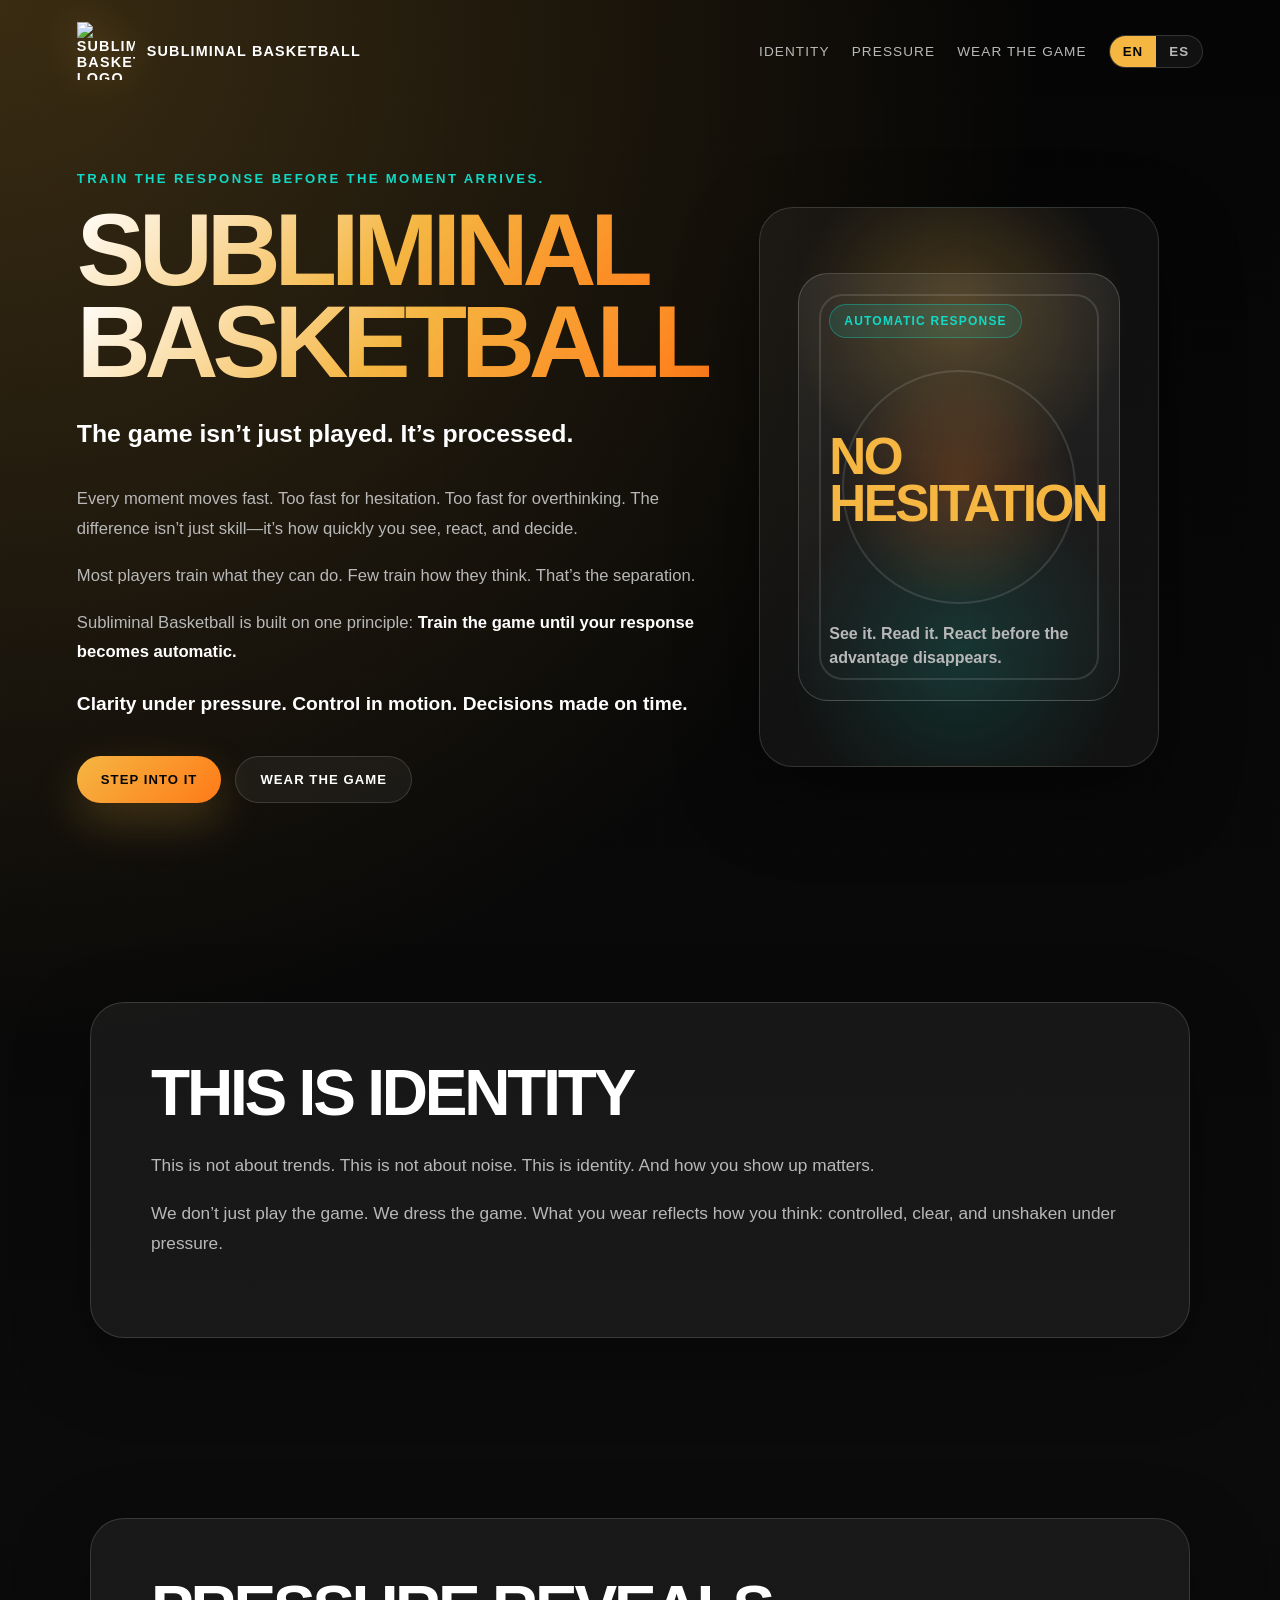
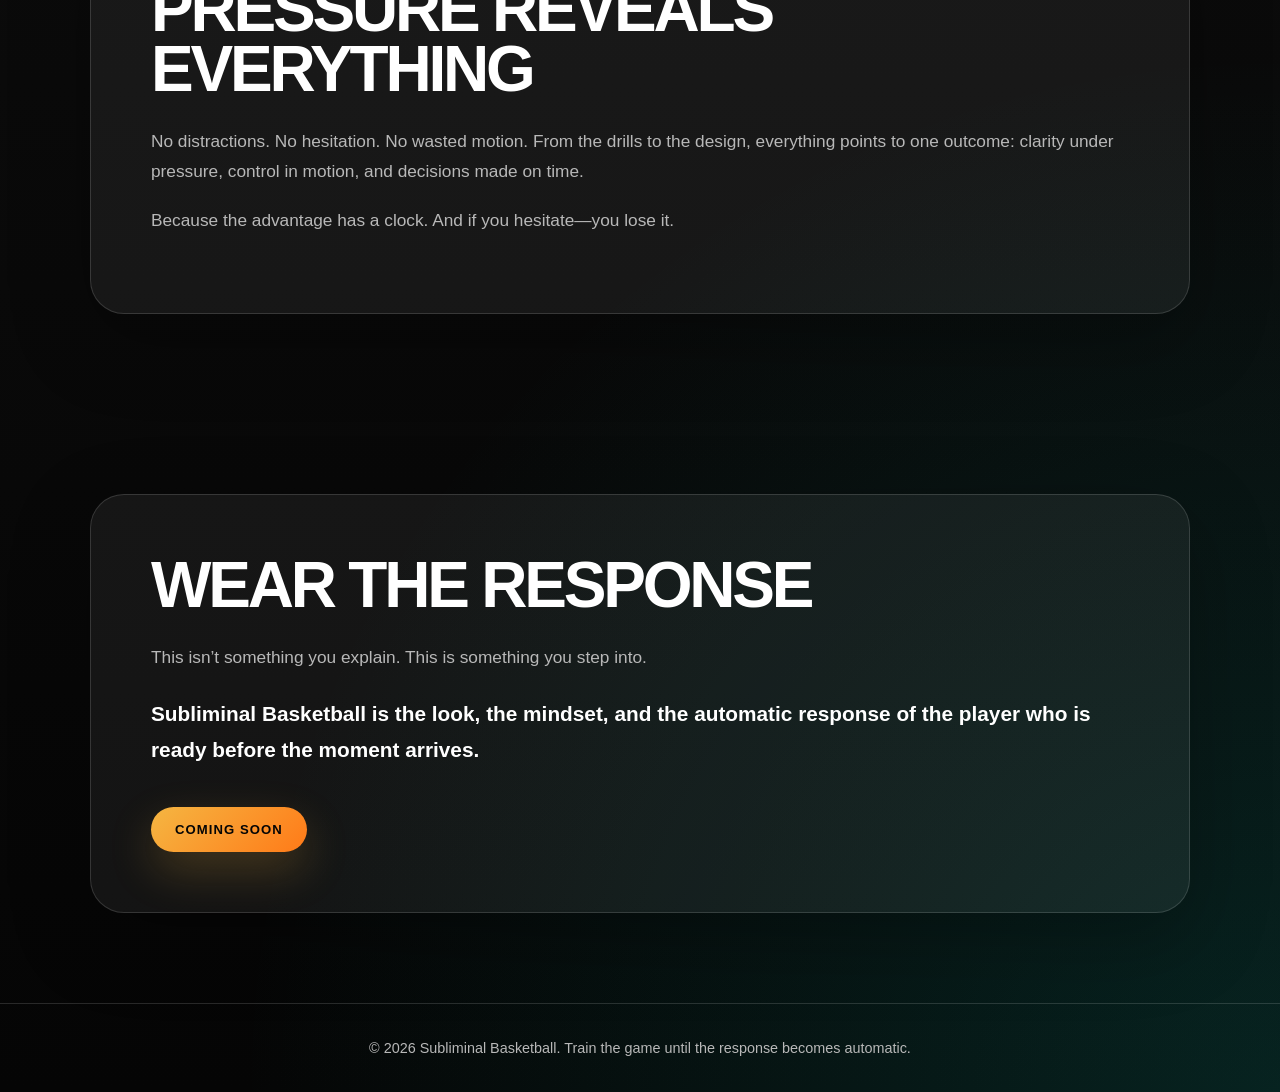
==== index.html @ a81cf6dc "Replace brand mark with logo image" ====
<!DOCTYPE html>
<html lang="en">
<head>
  <meta charset="UTF-8" />
  <meta name="viewport" content="width=device-width, initial-scale=1.0" />
  <title>Subliminal Basketball</title>

  <style>
    :root {
      --black: #050505;
      --dark: #0b0b0b;
      --gold: #f5b642;
      --orange: #ff7a18;
      --teal: #11d9c5;
      --white: #ffffff;
      --muted: #b8b8b8;
      --card: rgba(255, 255, 255, 0.06);
      --border: rgba(255, 255, 255, 0.14);
    }

    * {
      box-sizing: border-box;
      margin: 0;
      padding: 0;
    }

    body {
      font-family: Arial, Helvetica, sans-serif;
      background:
        radial-gradient(circle at top left, rgba(245, 182, 66, 0.22), transparent 35%),
        radial-gradient(circle at bottom right, rgba(17, 217, 197, 0.14), transparent 35%),
        linear-gradient(180deg, #050505 0%, #0b0b0b 55%, #050505 100%);
      color: var(--white);
      min-height: 100vh;
      overflow-x: hidden;
    }

    a {
      color: inherit;
      text-decoration: none;
    }

    header {
      width: 100%;
      padding: 22px 6%;
      display: flex;
      align-items: center;
      justify-content: space-between;
      position: relative;
      z-index: 10;
    }

    .brand {
      display: flex;
      align-items: center;
      gap: 12px;
      font-weight: 900;
      letter-spacing: 0.08em;
      text-transform: uppercase;
      font-size: 0.9rem;
    }

    .brand-logo {
      width: 58px;
      height: 58px;
      object-fit: contain;
      display: block;
      filter: drop-shadow(0 0 18px rgba(245, 182, 66, 0.35));
    }

    nav {
      display: flex;
      align-items: center;
      gap: 22px;
      font-size: 0.85rem;
      text-transform: uppercase;
      letter-spacing: 0.08em;
      color: var(--muted);
    }

    nav a:hover {
      color: var(--gold);
    }

    .language-toggle {
      display: flex;
      border: 1px solid var(--border);
      border-radius: 999px;
      overflow: hidden;
      background: rgba(255,255,255,0.05);
    }

    .language-toggle button {
      background: transparent;
      border: none;
      color: var(--muted);
      padding: 8px 13px;
      cursor: pointer;
      font-weight: 800;
      letter-spacing: 0.08em;
    }

    .language-toggle button.active {
      background: var(--gold);
      color: #050505;
    }

    .hero {
      min-height: calc(100vh - 90px);
      display: grid;
      grid-template-columns: 1.1fr 0.9fr;
      align-items: center;
      gap: 50px;
      padding: 40px 6% 80px;
      position: relative;
    }

    .hero::before {
      content: "";
      position: absolute;
      inset: 0;
      background:
        linear-gradient(rgba(255,255,255,0.03) 1px, transparent 1px),
        linear-gradient(90deg, rgba(255,255,255,0.03) 1px, transparent 1px);
      background-size: 44px 44px;
      opacity: 0.25;
      pointer-events: none;
    }

    .hero-content {
      position: relative;
      z-index: 2;
      max-width: 760px;
    }

    .eyebrow {
      color: var(--teal);
      font-weight: 900;
      letter-spacing: 0.18em;
      text-transform: uppercase;
      font-size: 0.82rem;
      margin-bottom: 18px;
    }

    h1 {
      font-size: clamp(3.2rem, 8vw, 7.8rem);
      line-height: 0.9;
      letter-spacing: -0.06em;
      text-transform: uppercase;
      margin-bottom: 28px;
    }

    h1 span {
      display: block;
      background: linear-gradient(135deg, var(--white), var(--gold), var(--orange));
      -webkit-background-clip: text;
      background-clip: text;
      color: transparent;
    }

    .subtitle {
      font-size: clamp(1.15rem, 2vw, 1.55rem);
      line-height: 1.45;
      color: var(--white);
      max-width: 700px;
      margin-bottom: 32px;
      font-weight: 700;
    }

    .story {
      display: flex;
      flex-direction: column;
      gap: 18px;
      color: var(--muted);
      font-size: 1.04rem;
      line-height: 1.75;
      max-width: 720px;
    }

    .story strong {
      color: var(--white);
    }

    .story .power-line {
      color: var(--white);
      font-weight: 900;
      font-size: 1.2rem;
      line-height: 1.45;
      margin-top: 6px;
    }

    .cta-row {
      display: flex;
      flex-wrap: wrap;
      gap: 14px;
      margin-top: 38px;
    }

    .btn {
      display: inline-flex;
      align-items: center;
      justify-content: center;
      padding: 15px 24px;
      border-radius: 999px;
      font-weight: 900;
      text-transform: uppercase;
      letter-spacing: 0.08em;
      font-size: 0.82rem;
      transition: transform 0.2s ease, box-shadow 0.2s ease;
    }

    .btn:hover {
      transform: translateY(-2px);
    }

    .btn-primary {
      background: linear-gradient(135deg, var(--gold), var(--orange));
      color: #050505;
      box-shadow: 0 18px 45px rgba(245, 182, 66, 0.22);
    }

    .btn-secondary {
      border: 1px solid var(--border);
      color: var(--white);
      background: rgba(255,255,255,0.05);
    }

    .visual-panel {
      position: relative;
      z-index: 2;
      min-height: 560px;
      border: 1px solid var(--border);
      border-radius: 34px;
      background:
        radial-gradient(circle at 50% 20%, rgba(245, 182, 66, 0.25), transparent 34%),
        radial-gradient(circle at 50% 80%, rgba(17, 217, 197, 0.16), transparent 35%),
        rgba(255, 255, 255, 0.045);
      overflow: hidden;
      box-shadow: 0 30px 80px rgba(0,0,0,0.45);
      display: flex;
      align-items: center;
      justify-content: center;
      padding: 38px;
    }

    .court-card {
      width: 100%;
      max-width: 420px;
      aspect-ratio: 3 / 4;
      border-radius: 30px;
      border: 1px solid rgba(255,255,255,0.18);
      background:
        linear-gradient(180deg, rgba(255,255,255,0.08), rgba(255,255,255,0.02)),
        radial-gradient(circle at center, rgba(255,122,24,0.24), transparent 45%);
      display: flex;
      flex-direction: column;
      justify-content: space-between;
      padding: 30px;
      position: relative;
      overflow: hidden;
    }

    .court-card::before {
      content: "";
      position: absolute;
      inset: 20px;
      border: 2px solid rgba(255,255,255,0.12);
      border-radius: 24px;
    }

    .court-card::after {
      content: "";
      position: absolute;
      width: 230px;
      height: 230px;
      border: 2px solid rgba(255,255,255,0.12);
      border-radius: 50%;
      left: 50%;
      top: 50%;
      transform: translate(-50%, -50%);
    }

    .badge {
      position: relative;
      z-index: 2;
      align-self: flex-start;
      padding: 9px 14px;
      border-radius: 999px;
      background: rgba(17,217,197,0.12);
      border: 1px solid rgba(17,217,197,0.35);
      color: var(--teal);
      font-size: 0.75rem;
      text-transform: uppercase;
      font-weight: 900;
      letter-spacing: 0.1em;
    }

    .visual-title {
      position: relative;
      z-index: 2;
      font-size: clamp(2.3rem, 4vw, 4rem);
      line-height: 0.92;
      font-weight: 900;
      text-transform: uppercase;
      letter-spacing: -0.05em;
    }

    .visual-title span {
      color: var(--gold);
    }

    .visual-footer {
      position: relative;
      z-index: 2;
      color: var(--muted);
      line-height: 1.5;
      font-weight: 700;
    }

    section {
      padding: 90px 6%;
    }

    .section-card {
      max-width: 1100px;
      margin: 0 auto;
      border: 1px solid var(--border);
      border-radius: 34px;
      padding: clamp(28px, 5vw, 60px);
      background: var(--card);
      box-shadow: 0 25px 80px rgba(0,0,0,0.28);
    }

    .section-card h2 {
      font-size: clamp(2rem, 5vw, 4.6rem);
      line-height: 0.95;
      letter-spacing: -0.05em;
      text-transform: uppercase;
      margin-bottom: 26px;
    }

    .section-card p {
      color: var(--muted);
      font-size: 1.08rem;
      line-height: 1.75;
      margin-bottom: 18px;
    }

    .section-card .closing {
      color: var(--white);
      font-weight: 900;
      font-size: 1.3rem;
      margin-top: 24px;
    }

    footer {
      padding: 36px 6%;
      border-top: 1px solid var(--border);
      color: var(--muted);
      text-align: center;
      font-size: 0.9rem;
    }

    [data-lang="es"] {
      display: none;
    }

    body.es [data-lang="en"] {
      display: none;
    }

    body.es [data-lang="es"] {
      display: block;
    }

    body.es span[data-lang="es"],
    body.es strong[data-lang="es"] {
      display: inline;
    }

    body.es span[data-lang="en"],
    body.es strong[data-lang="en"] {
      display: none;
    }

    @media (max-width: 920px) {
      header {
        flex-direction: column;
        gap: 18px;
      }

      nav {
        flex-wrap: wrap;
        justify-content: center;
      }

      .hero {
        grid-template-columns: 1fr;
        padding-top: 25px;
      }

      .visual-panel {
        min-height: 440px;
      }
    }

    @media (max-width: 560px) {
      nav a {
        display: none;
      }

      .hero {
        padding-left: 5%;
        padding-right: 5%;
      }

      .story {
        font-size: 1rem;
      }

      .cta-row {
        flex-direction: column;
      }

      .btn {
        width: 100%;
      }
    }
  </style>
</head>

<body>
  <header>
    <a href="index.html" class="brand">
      <img src="subliminal.png" alt="Subliminal Basketball Logo" class="brand-logo" />
      <div>Subliminal Basketball</div>
    </a>

    <nav>
      <a href="#identity">Identity</a>
      <a href="#pressure">Pressure</a>
      <a href="#wear">Wear The Game</a>

      <div class="language-toggle">
        <button id="enBtn" class="active" type="button">EN</button>
        <button id="esBtn" type="button">ES</button>
      </div>
    </nav>
  </header>

  <main>
    <section class="hero">
      <div class="hero-content">
        <div class="eyebrow">
          <span data-lang="en">Train the response before the moment arrives.</span>
          <span data-lang="es">Entrena la respuesta antes de que llegue el momento.</span>
        </div>

        <h1>
          <span data-lang="en">Subliminal</span>
          <span data-lang="en">Basketball</span>

          <span data-lang="es">Baloncesto</span>
          <span data-lang="es">Subliminal</span>
        </h1>

        <p class="subtitle">
          <span data-lang="en">The game isn’t just played. It’s processed.</span>
          <span data-lang="es">El juego no solo se juega. Se procesa.</span>
        </p>

        <div class="story">
          <p data-lang="en">
            Every moment moves fast. Too fast for hesitation. Too fast for overthinking. The difference isn’t just skill—it’s how quickly you see, react, and decide.
          </p>

          <p data-lang="en">
            Most players train what they can do. Few train how they think. That’s the separation.
          </p>

          <p data-lang="en">
            Subliminal Basketball is built on one principle: <strong>Train the game until your response becomes automatic.</strong>
          </p>

          <p data-lang="es">
            Cada momento se mueve rápido. Demasiado rápido para dudar. Demasiado rápido para pensar de más. La diferencia no es solamente la habilidad; es cuán rápido ves, reaccionas y decides.
          </p>

          <p data-lang="es">
            La mayoría de los jugadores entrenan lo que pueden hacer. Pocos entrenan cómo piensan. Ahí está la separación.
          </p>

          <p data-lang="es">
            Subliminal Basketball nace de un principio: <strong>Entrena el juego hasta que tu respuesta sea automática.</strong>
          </p>

          <p class="power-line" data-lang="en">
            Clarity under pressure. Control in motion. Decisions made on time.
          </p>

          <p class="power-line" data-lang="es">
            Claridad bajo presión. Control en movimiento. Decisiones a tiempo.
          </p>
        </div>

        <div class="cta-row">
          <a href="#identity" class="btn btn-primary">
            <span data-lang="en">Step Into It</span>
            <span data-lang="es">Entra En El Juego</span>
          </a>

          <a href="#wear" class="btn btn-secondary">
            <span data-lang="en">Wear The Game</span>
            <span data-lang="es">Viste El Juego</span>
          </a>
        </div>
      </div>

      <div class="visual-panel">
        <div class="court-card">
          <div class="badge">
            <span data-lang="en">Automatic Response</span>
            <span data-lang="es">Respuesta Automática</span>
          </div>

          <div class="visual-title">
            <span data-lang="en">No<br>Hesitation</span>
            <span data-lang="es">Sin<br>Duda</span>
          </div>

          <div class="visual-footer">
            <span data-lang="en">See it. Read it. React before the advantage disappears.</span>
            <span data-lang="es">Velo. Léelo. Reacciona antes de que la ventaja desaparezca.</span>
          </div>
        </div>
      </div>
    </section>

    <section id="identity">
      <div class="section-card">
        <h2>
          <span data-lang="en">This Is Identity</span>
          <span data-lang="es">Esto Es Identidad</span>
        </h2>

        <p data-lang="en">
          This is not about trends. This is not about noise. This is identity. And how you show up matters.
        </p>

        <p data-lang="en">
          We don’t just play the game. We dress the game. What you wear reflects how you think: controlled, clear, and unshaken under pressure.
        </p>

        <p data-lang="es">
          Esto no se trata de tendencias. Esto no se trata de ruido. Esto es identidad. Y la manera en que te presentas importa.
        </p>

        <p data-lang="es">
          Nosotros no solo jugamos el juego. Nosotros vestimos el juego. Lo que te pones refleja cómo piensas: con control, claridad y firmeza bajo presión.
        </p>
      </div>
    </section>

    <section id="pressure">
      <div class="section-card">
        <h2>
          <span data-lang="en">Pressure Reveals Everything</span>
          <span data-lang="es">La Presión Lo Revela Todo</span>
        </h2>

        <p data-lang="en">
          No distractions. No hesitation. No wasted motion. From the drills to the design, everything points to one outcome: clarity under pressure, control in motion, and decisions made on time.
        </p>

        <p data-lang="en">
          Because the advantage has a clock. And if you hesitate—you lose it.
        </p>

        <p data-lang="es">
          Sin distracciones. Sin dudas. Sin movimientos desperdiciados. Desde los ejercicios hasta el diseño, todo apunta a un solo resultado: claridad bajo presión, control en movimiento y decisiones tomadas a tiempo.
        </p>

        <p data-lang="es">
          Porque la ventaja tiene reloj. Y si dudas, la pierdes.
        </p>
      </div>
    </section>

    <section id="wear">
      <div class="section-card">
        <h2>
          <span data-lang="en">Wear The Response</span>
          <span data-lang="es">Viste La Respuesta</span>
        </h2>

        <p data-lang="en">
          This isn’t something you explain. This is something you step into.
        </p>

        <p data-lang="en" class="closing">
          Subliminal Basketball is the look, the mindset, and the automatic response of the player who is ready before the moment arrives.
        </p>

        <p data-lang="es">
          Esto no es algo que se explica. Esto es algo en lo que tú entras.
        </p>

        <p data-lang="es" class="closing">
          Subliminal Basketball es la presencia, la mentalidad y la respuesta automática del jugador que está listo antes de que llegue el momento.
        </p>

        <div class="cta-row">
          <a href="#" class="btn btn-primary">
            <span data-lang="en">Coming Soon</span>
            <span data-lang="es">Próximamente</span>
          </a>
        </div>
      </div>
    </section>
  </main>

  <footer>
    <span data-lang="en">© 2026 Subliminal Basketball. Train the game until the response becomes automatic.</span>
    <span data-lang="es">© 2026 Subliminal Basketball. Entrena el juego hasta que la respuesta sea automática.</span>
  </footer>

  <script>
    const enBtn = document.getElementById("enBtn");
    const esBtn = document.getElementById("esBtn");

    function setLanguage(lang) {
      if (lang === "es") {
        document.body.classList.add("es");
        esBtn.classList.add("active");
        enBtn.classList.remove("active");
        document.documentElement.lang = "es";
      } else {
        document.body.classList.remove("es");
        enBtn.classList.add("active");
        esBtn.classList.remove("active");
        document.documentElement.lang = "en";
      }

      localStorage.setItem("subliminalBasketballLang", lang);
    }

    enBtn.addEventListener("click", () => setLanguage("en"));
    esBtn.addEventListener("click", () => setLanguage("es"));

    const savedLang = localStorage.getItem("subliminalBasketballLang");
    if (savedLang === "es") {
      setLanguage("es");
    }
  </script>
</body>
</html>
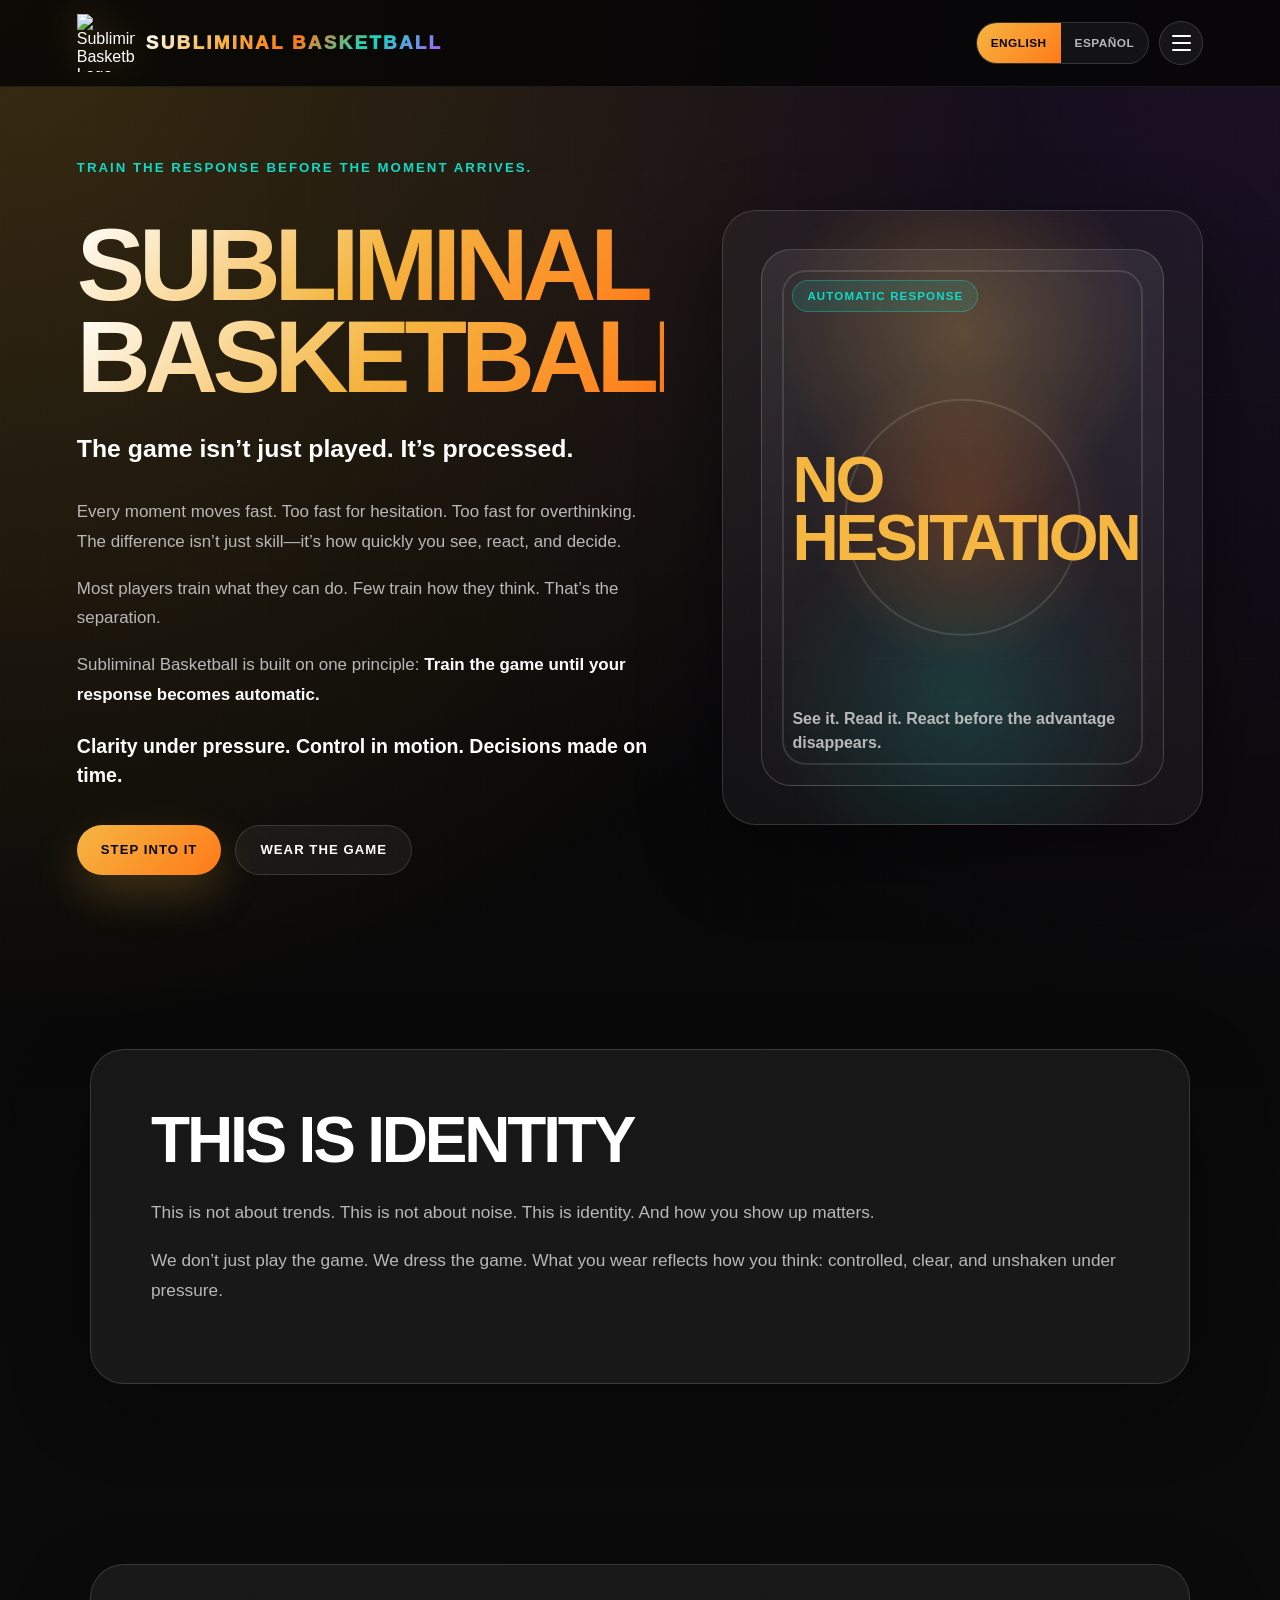
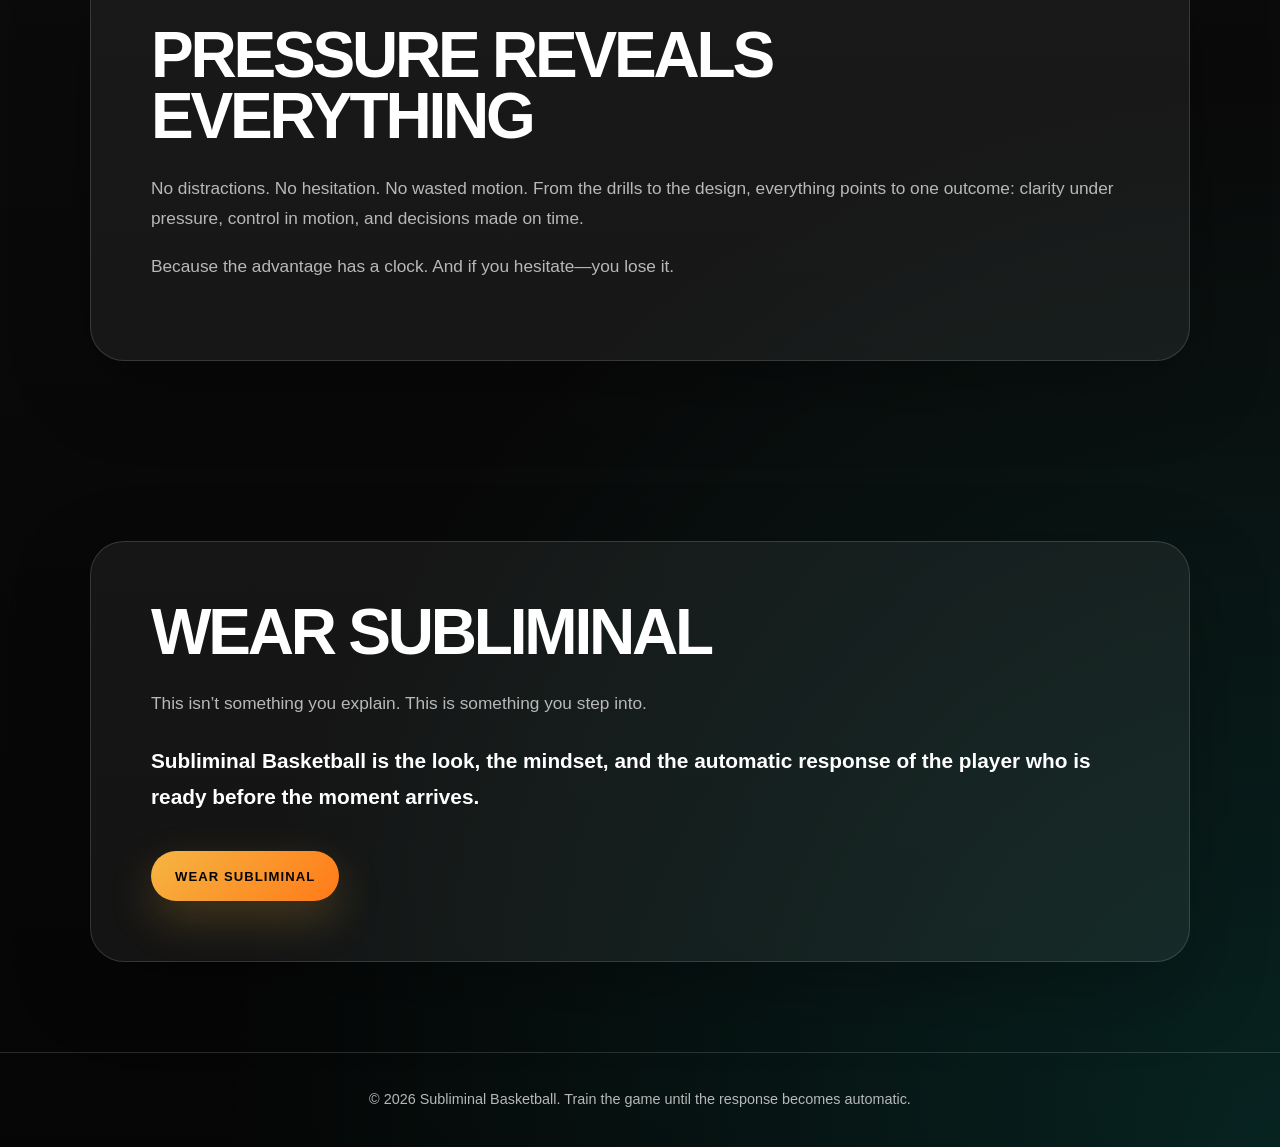
==== commit dad5ba4f: "Update section titles and button text to 'Subliminal'" ====
--- a/index.html
+++ b/index.html
@@ -12,6 +12,8 @@
       --gold: #f5b642;
       --orange: #ff7a18;
       --teal: #11d9c5;
+      --purple: #b45cff;
+      --pink: #ff3faf;
       --white: #ffffff;
       --muted: #b8b8b8;
       --card: rgba(255, 255, 255, 0.06);
@@ -24,15 +26,23 @@
       padding: 0;
     }
 
+    html {
+      scroll-behavior: smooth;
+      width: 100%;
+      overflow-x: hidden;
+    }
+
     body {
+      width: 100%;
+      min-height: 100vh;
+      overflow-x: hidden;
       font-family: Arial, Helvetica, sans-serif;
       background:
-        radial-gradient(circle at top left, rgba(245, 182, 66, 0.22), transparent 35%),
+        radial-gradient(circle at top left, rgba(245, 182, 66, 0.22), transparent 34%),
+        radial-gradient(circle at top right, rgba(180, 92, 255, 0.13), transparent 34%),
         radial-gradient(circle at bottom right, rgba(17, 217, 197, 0.14), transparent 35%),
         linear-gradient(180deg, #050505 0%, #0b0b0b 55%, #050505 100%);
       color: var(--white);
-      min-height: 100vh;
-      overflow-x: hidden;
     }
 
     a {
@@ -40,46 +50,72 @@
       text-decoration: none;
     }
 
-    header {
+    button {
+      font: inherit;
+    }
+
+    .site-header {
       width: 100%;
-      padding: 22px 6%;
+      position: fixed;
+      top: 0;
+      left: 0;
+      z-index: 50;
+      background: rgba(5, 5, 5, 0.84);
+      backdrop-filter: blur(18px);
+      border-bottom: 1px solid rgba(255, 255, 255, 0.08);
+    }
+
+    main {
+      padding-top: 86px;
+    }
+
+    .top-nav {
+      width: min(100%, 1480px);
+      margin: 0 auto;
+      padding: 14px 6%;
+      display: grid;
+      grid-template-columns: minmax(0, 1fr) auto;
+      align-items: center;
+      gap: 14px;
+      position: relative;
+    }
+
+    .nav-brand {
       display: flex;
       align-items: center;
-      justify-content: space-between;
-      position: relative;
-      z-index: 10;
-    }
-
-    .brand {
+      gap: 11px;
+      min-width: 0;
+    }
+
+    .nav-logo {
+      width: clamp(42px, 7vw, 58px);
+      height: clamp(42px, 7vw, 58px);
+      object-fit: contain;
+      display: block;
+      flex-shrink: 0;
+      filter: drop-shadow(0 0 18px rgba(245, 182, 66, 0.35));
+    }
+
+    .nav-title {
+      min-width: 0;
+      font-size: clamp(0.86rem, 2.2vw, 1.18rem);
+      font-weight: 950;
+      letter-spacing: clamp(0.05em, 0.8vw, 0.12em);
+      line-height: 1.05;
+      text-transform: uppercase;
+      background: linear-gradient(135deg, var(--white), var(--gold), var(--orange), var(--teal), var(--purple));
+      -webkit-background-clip: text;
+      background-clip: text;
+      color: transparent;
+      overflow-wrap: anywhere;
+    }
+
+    .nav-actions {
       display: flex;
       align-items: center;
-      gap: 12px;
-      font-weight: 900;
-      letter-spacing: 0.08em;
-      text-transform: uppercase;
-      font-size: 0.9rem;
-    }
-
-    .brand-logo {
-      width: 58px;
-      height: 58px;
-      object-fit: contain;
-      display: block;
-      filter: drop-shadow(0 0 18px rgba(245, 182, 66, 0.35));
-    }
-
-    nav {
-      display: flex;
-      align-items: center;
-      gap: 22px;
-      font-size: 0.85rem;
-      text-transform: uppercase;
-      letter-spacing: 0.08em;
-      color: var(--muted);
-    }
-
-    nav a:hover {
-      color: var(--gold);
+      justify-content: flex-end;
+      gap: 10px;
+      flex-shrink: 0;
     }
 
     .language-toggle {
@@ -87,31 +123,127 @@
       border: 1px solid var(--border);
       border-radius: 999px;
       overflow: hidden;
-      background: rgba(255,255,255,0.05);
+      background: rgba(255, 255, 255, 0.05);
+      min-height: 42px;
     }
 
     .language-toggle button {
       background: transparent;
       border: none;
       color: var(--muted);
-      padding: 8px 13px;
+      padding: 0 14px;
       cursor: pointer;
-      font-weight: 800;
-      letter-spacing: 0.08em;
+      font-weight: 900;
+      letter-spacing: 0.04em;
+      font-size: 0.74rem;
+      text-transform: uppercase;
+      white-space: nowrap;
     }
 
     .language-toggle button.active {
-      background: var(--gold);
+      background: linear-gradient(135deg, var(--gold), var(--orange));
       color: #050505;
     }
 
+    .hamburger {
+      width: 44px;
+      height: 44px;
+      border-radius: 999px;
+      border: 1px solid var(--border);
+      background: rgba(255, 255, 255, 0.06);
+      display: inline-flex;
+      flex-direction: column;
+      align-items: center;
+      justify-content: center;
+      gap: 5px;
+      cursor: pointer;
+      transition: transform 0.2s ease, border-color 0.2s ease;
+      flex-shrink: 0;
+    }
+
+    .hamburger:hover {
+      transform: translateY(-1px);
+      border-color: rgba(245, 182, 66, 0.55);
+    }
+
+    .hamburger span {
+      width: 19px;
+      height: 2px;
+      border-radius: 999px;
+      background: var(--white);
+      display: block;
+      transition: transform 0.2s ease, opacity 0.2s ease;
+    }
+
+    .hamburger.open span:nth-child(1) {
+      transform: translateY(7px) rotate(45deg);
+    }
+
+    .hamburger.open span:nth-child(2) {
+      opacity: 0;
+    }
+
+    .hamburger.open span:nth-child(3) {
+      transform: translateY(-7px) rotate(-45deg);
+    }
+
+    .nav-menu {
+      position: absolute;
+      top: calc(100% + 10px);
+      right: 6%;
+      width: min(330px, calc(100vw - 28px));
+      border: 1px solid var(--border);
+      border-radius: 24px;
+      background:
+        radial-gradient(circle at top left, rgba(245, 182, 66, 0.18), transparent 38%),
+        radial-gradient(circle at bottom right, rgba(17, 217, 197, 0.12), transparent 42%),
+        rgba(8, 8, 8, 0.97);
+      box-shadow: 0 25px 80px rgba(0, 0, 0, 0.45);
+      padding: 12px;
+      display: none;
+    }
+
+    .nav-menu.open {
+      display: block;
+    }
+
+    .nav-menu a {
+      display: flex;
+      align-items: center;
+      justify-content: space-between;
+      gap: 18px;
+      padding: 15px 14px;
+      border-radius: 16px;
+      color: var(--white);
+      font-weight: 900;
+      letter-spacing: 0.07em;
+      text-transform: uppercase;
+      font-size: 0.83rem;
+      transition: background 0.2s ease, color 0.2s ease;
+    }
+
+    .nav-menu a:hover,
+    .nav-menu a:focus-visible {
+      background: rgba(255, 255, 255, 0.07);
+      color: var(--gold);
+      outline: none;
+    }
+
+    .nav-menu a::after {
+      content: "→";
+      color: var(--teal);
+      flex-shrink: 0;
+    }
+
     .hero {
-      min-height: calc(100vh - 90px);
+      width: min(100%, 1480px);
+      min-height: calc(100svh - 78px);
+      margin: 0 auto;
       display: grid;
-      grid-template-columns: 1.1fr 0.9fr;
+      grid-template-columns: minmax(0, 1.1fr) minmax(320px, 0.9fr);
       align-items: center;
-      gap: 50px;
-      padding: 40px 6% 80px;
+      gap: clamp(28px, 5vw, 58px);
+      padding: clamp(38px, 7vw, 74px) 6% 84px;
       position: relative;
     }
 
@@ -120,8 +252,8 @@
       position: absolute;
       inset: 0;
       background:
-        linear-gradient(rgba(255,255,255,0.03) 1px, transparent 1px),
-        linear-gradient(90deg, rgba(255,255,255,0.03) 1px, transparent 1px);
+        linear-gradient(rgba(255, 255, 255, 0.03) 1px, transparent 1px),
+        linear-gradient(90deg, rgba(255, 255, 255, 0.03) 1px, transparent 1px);
       background-size: 44px 44px;
       opacity: 0.25;
       pointer-events: none;
@@ -131,19 +263,36 @@
       position: relative;
       z-index: 2;
       max-width: 760px;
+      min-width: 0;
     }
 
     .eyebrow {
       color: var(--teal);
       font-weight: 900;
-      letter-spacing: 0.18em;
+      letter-spacing: 0.15em;
       text-transform: uppercase;
-      font-size: 0.82rem;
+      font-size: clamp(0.72rem, 1.6vw, 0.83rem);
       margin-bottom: 18px;
     }
 
+    .hero-logo-wrap {
+      width: 100%;
+      display: flex;
+      justify-content: center;
+      align-items: center;
+      margin: 4px 0 26px;
+    }
+
+    .hero-logo {
+      width: clamp(150px, 18vw, 245px);
+      height: auto;
+      object-fit: contain;
+      display: block;
+      filter: drop-shadow(0 0 28px rgba(245, 182, 66, 0.42));
+    }
+
     h1 {
-      font-size: clamp(3.2rem, 8vw, 7.8rem);
+      font-size: clamp(3rem, 8vw, 7.8rem);
       line-height: 0.9;
       letter-spacing: -0.06em;
       text-transform: uppercase;
@@ -159,20 +308,20 @@
     }
 
     .subtitle {
-      font-size: clamp(1.15rem, 2vw, 1.55rem);
+      font-size: clamp(1.1rem, 2vw, 1.55rem);
       line-height: 1.45;
       color: var(--white);
       max-width: 700px;
-      margin-bottom: 32px;
-      font-weight: 700;
+      margin-bottom: 30px;
+      font-weight: 800;
     }
 
     .story {
       display: flex;
       flex-direction: column;
-      gap: 18px;
+      gap: 17px;
       color: var(--muted);
-      font-size: 1.04rem;
+      font-size: clamp(0.98rem, 1.45vw, 1.06rem);
       line-height: 1.75;
       max-width: 720px;
     }
@@ -184,7 +333,7 @@
     .story .power-line {
       color: var(--white);
       font-weight: 900;
-      font-size: 1.2rem;
+      font-size: clamp(1.08rem, 2vw, 1.22rem);
       line-height: 1.45;
       margin-top: 6px;
     }
@@ -193,10 +342,11 @@
       display: flex;
       flex-wrap: wrap;
       gap: 14px;
-      margin-top: 38px;
+      margin-top: 36px;
     }
 
     .btn {
+      min-height: 50px;
       display: inline-flex;
       align-items: center;
       justify-content: center;
@@ -207,6 +357,7 @@
       letter-spacing: 0.08em;
       font-size: 0.82rem;
       transition: transform 0.2s ease, box-shadow 0.2s ease;
+      text-align: center;
     }
 
     .btn:hover {
@@ -222,13 +373,13 @@
     .btn-secondary {
       border: 1px solid var(--border);
       color: var(--white);
-      background: rgba(255,255,255,0.05);
+      background: rgba(255, 255, 255, 0.05);
     }
 
     .visual-panel {
       position: relative;
       z-index: 2;
-      min-height: 560px;
+      min-height: clamp(420px, 45vw, 560px);
       border: 1px solid var(--border);
       border-radius: 34px;
       background:
@@ -236,26 +387,26 @@
         radial-gradient(circle at 50% 80%, rgba(17, 217, 197, 0.16), transparent 35%),
         rgba(255, 255, 255, 0.045);
       overflow: hidden;
-      box-shadow: 0 30px 80px rgba(0,0,0,0.45);
+      box-shadow: 0 30px 80px rgba(0, 0, 0, 0.45);
       display: flex;
       align-items: center;
       justify-content: center;
-      padding: 38px;
+      padding: clamp(24px, 4vw, 38px);
+      min-width: 0;
     }
 
     .court-card {
-      width: 100%;
-      max-width: 420px;
+      width: min(100%, 420px);
       aspect-ratio: 3 / 4;
       border-radius: 30px;
-      border: 1px solid rgba(255,255,255,0.18);
+      border: 1px solid rgba(255, 255, 255, 0.18);
       background:
-        linear-gradient(180deg, rgba(255,255,255,0.08), rgba(255,255,255,0.02)),
-        radial-gradient(circle at center, rgba(255,122,24,0.24), transparent 45%);
+        linear-gradient(180deg, rgba(255, 255, 255, 0.08), rgba(255, 255, 255, 0.02)),
+        radial-gradient(circle at center, rgba(255, 122, 24, 0.24), transparent 45%);
       display: flex;
       flex-direction: column;
       justify-content: space-between;
-      padding: 30px;
+      padding: clamp(22px, 4vw, 30px);
       position: relative;
       overflow: hidden;
     }
@@ -264,16 +415,16 @@
       content: "";
       position: absolute;
       inset: 20px;
-      border: 2px solid rgba(255,255,255,0.12);
+      border: 2px solid rgba(255, 255, 255, 0.12);
       border-radius: 24px;
     }
 
     .court-card::after {
       content: "";
       position: absolute;
-      width: 230px;
-      height: 230px;
-      border: 2px solid rgba(255,255,255,0.12);
+      width: 58%;
+      aspect-ratio: 1;
+      border: 2px solid rgba(255, 255, 255, 0.12);
       border-radius: 50%;
       left: 50%;
       top: 50%;
@@ -286,10 +437,10 @@
       align-self: flex-start;
       padding: 9px 14px;
       border-radius: 999px;
-      background: rgba(17,217,197,0.12);
-      border: 1px solid rgba(17,217,197,0.35);
+      background: rgba(17, 217, 197, 0.12);
+      border: 1px solid rgba(17, 217, 197, 0.35);
       color: var(--teal);
-      font-size: 0.75rem;
+      font-size: 0.72rem;
       text-transform: uppercase;
       font-weight: 900;
       letter-spacing: 0.1em;
@@ -298,7 +449,7 @@
     .visual-title {
       position: relative;
       z-index: 2;
-      font-size: clamp(2.3rem, 4vw, 4rem);
+      font-size: clamp(2.2rem, 6vw, 4rem);
       line-height: 0.92;
       font-weight: 900;
       text-transform: uppercase;
@@ -315,9 +466,12 @@
       color: var(--muted);
       line-height: 1.5;
       font-weight: 700;
-    }
-
-    section {
+      font-size: clamp(0.92rem, 1.6vw, 1rem);
+    }
+
+    section:not(.hero) {
+      width: min(100%, 1480px);
+      margin: 0 auto;
       padding: 90px 6%;
     }
 
@@ -328,7 +482,7 @@
       border-radius: 34px;
       padding: clamp(28px, 5vw, 60px);
       background: var(--card);
-      box-shadow: 0 25px 80px rgba(0,0,0,0.28);
+      box-shadow: 0 25px 80px rgba(0, 0, 0, 0.28);
     }
 
     .section-card h2 {
@@ -341,7 +495,7 @@
 
     .section-card p {
       color: var(--muted);
-      font-size: 1.08rem;
+      font-size: clamp(1rem, 1.55vw, 1.08rem);
       line-height: 1.75;
       margin-bottom: 18px;
     }
@@ -349,16 +503,18 @@
     .section-card .closing {
       color: var(--white);
       font-weight: 900;
-      font-size: 1.3rem;
+      font-size: clamp(1.08rem, 2vw, 1.3rem);
       margin-top: 24px;
     }
 
     footer {
+      width: 100%;
       padding: 36px 6%;
       border-top: 1px solid var(--border);
       color: var(--muted);
       text-align: center;
       font-size: 0.9rem;
+      line-height: 1.5;
     }
 
     [data-lang="es"] {
@@ -383,39 +539,86 @@
       display: none;
     }
 
-    @media (max-width: 920px) {
-      header {
-        flex-direction: column;
-        gap: 18px;
-      }
-
-      nav {
-        flex-wrap: wrap;
-        justify-content: center;
-      }
-
+    @media (max-width: 980px) {
       .hero {
         grid-template-columns: 1fr;
-        padding-top: 25px;
+        min-height: auto;
+      }
+
+      .hero-content {
+        max-width: 860px;
       }
 
       .visual-panel {
-        min-height: 440px;
-      }
-    }
-
-    @media (max-width: 560px) {
-      nav a {
-        display: none;
+        width: 100%;
+      }
+    }
+
+    @media (max-width: 700px) {
+      main {
+        padding-top: 76px;
+      }
+
+      .top-nav {
+        padding: 12px 5%;
+        grid-template-columns: 1fr auto;
+        align-items: center;
+        gap: 10px;
+      }
+
+      .nav-brand {
+        gap: 9px;
+      }
+
+      .nav-logo {
+        width: 44px;
+        height: 44px;
+      }
+
+      .nav-title {
+        font-size: 0.84rem;
+        letter-spacing: 0.07em;
+        max-width: 170px;
+      }
+
+      .nav-actions {
+        gap: 8px;
+      }
+
+      .language-toggle {
+        min-height: 40px;
+      }
+
+      .language-toggle button {
+        padding: 0 10px;
+        font-size: 0.66rem;
+      }
+
+      .hamburger {
+        width: 42px;
+        height: 42px;
+      }
+
+      .nav-menu {
+        right: 5%;
+        top: calc(100% + 8px);
       }
 
       .hero {
-        padding-left: 5%;
-        padding-right: 5%;
-      }
-
-      .story {
-        font-size: 1rem;
+        padding: 36px 5% 70px;
+        gap: 34px;
+      }
+
+      .hero-logo {
+        width: clamp(145px, 38vw, 205px);
+      }
+
+      .eyebrow {
+        letter-spacing: 0.11em;
+      }
+
+      h1 {
+        font-size: clamp(2.78rem, 15vw, 4.8rem);
       }
 
       .cta-row {
@@ -425,25 +628,167 @@
       .btn {
         width: 100%;
       }
+
+      .visual-panel {
+        min-height: 390px;
+        border-radius: 28px;
+      }
+
+      .court-card {
+        max-width: 330px;
+        border-radius: 26px;
+      }
+
+      section:not(.hero) {
+        padding: 70px 5%;
+      }
+
+      .section-card {
+        border-radius: 28px;
+      }
+    }
+
+    @media (max-width: 470px) {
+      main {
+        padding-top: 122px;
+      }
+
+      .top-nav {
+        grid-template-columns: 1fr;
+        justify-items: stretch;
+      }
+
+      .nav-brand {
+        justify-content: center;
+        text-align: center;
+      }
+
+      .nav-title {
+        max-width: none;
+        font-size: 0.88rem;
+      }
+
+      .nav-actions {
+        width: 100%;
+        justify-content: center;
+      }
+
+      .language-toggle {
+        flex: 1;
+        max-width: 245px;
+      }
+
+      .language-toggle button {
+        flex: 1;
+        padding: 0 8px;
+      }
+
+      .nav-menu {
+        left: 14px;
+        right: 14px;
+        width: auto;
+      }
+
+      .hero {
+        padding-top: 30px;
+      }
+
+      .hero-logo-wrap {
+        margin: 2px 0 22px;
+      }
+
+      .hero-logo {
+        width: min(210px, 58vw);
+      }
+
+      .subtitle {
+        margin-bottom: 24px;
+      }
+
+      .story {
+        line-height: 1.68;
+        gap: 15px;
+      }
+
+      .visual-panel {
+        min-height: 360px;
+        padding: 18px;
+      }
+
+      .court-card {
+        max-width: 300px;
+      }
+    }
+
+    @media (max-width: 360px) {
+      main {
+        padding-top: 118px;
+      }
+
+      .nav-title {
+        font-size: 0.78rem;
+      }
+
+      .language-toggle {
+        max-width: 220px;
+      }
+
+      .language-toggle button {
+        font-size: 0.6rem;
+      }
+
+      .hero {
+        padding-left: 4.5%;
+        padding-right: 4.5%;
+      }
+
+      h1 {
+        font-size: 2.55rem;
+      }
+
+      .visual-panel {
+        min-height: 330px;
+      }
     }
   </style>
 </head>
 
 <body>
-  <header>
-    <a href="index.html" class="brand">
-      <img src="subliminal.png" alt="Subliminal Basketball Logo" class="brand-logo" />
-      <div>Subliminal Basketball</div>
-    </a>
-
-    <nav>
-      <a href="#identity">Identity</a>
-      <a href="#pressure">Pressure</a>
-      <a href="#wear">Wear The Game</a>
-
-      <div class="language-toggle">
-        <button id="enBtn" class="active" type="button">EN</button>
-        <button id="esBtn" type="button">ES</button>
+  <header class="site-header">
+    <nav class="top-nav" aria-label="Main Navigation">
+      <a href="index.html" class="nav-brand" aria-label="Subliminal Basketball Home">
+        <img src="subliminal-transparent.png" alt="Subliminal Basketball Logo" class="nav-logo" />
+        <div class="nav-title">Subliminal Basketball</div>
+      </a>
+
+      <div class="nav-actions">
+        <div class="language-toggle" aria-label="Language selector">
+          <button id="enBtn" class="active" type="button">English</button>
+          <button id="esBtn" type="button">Español</button>
+        </div>
+
+        <button class="hamburger" id="menuBtn" type="button" aria-label="Open menu" aria-expanded="false">
+          <span></span>
+          <span></span>
+          <span></span>
+        </button>
+      </div>
+
+      <div class="nav-menu" id="navMenu">
+        <a href="#identity">
+          <span data-lang="en">Identity</span>
+          <span data-lang="es">Identidad</span>
+        </a>
+
+        <a href="#pressure">
+          <span data-lang="en">Pressure</span>
+          <span data-lang="es">Presión</span>
+        </a>
+
+        <a href="#wear">
+          <span data-lang="en">Wear The Game</span>
+          <span data-lang="es">Viste El Juego</span>
+        </a>
       </div>
     </nav>
   </header>
@@ -456,6 +801,10 @@
           <span data-lang="es">Entrena la respuesta antes de que llegue el momento.</span>
         </div>
 
+        <div class="hero-logo-wrap" aria-hidden="true">
+          <img src="subliminal-transparent.png" alt="" class="hero-logo" />
+        </div>
+
         <h1>
           <span data-lang="en">Subliminal</span>
           <span data-lang="en">Basketball</span>
@@ -589,8 +938,8 @@
     <section id="wear">
       <div class="section-card">
         <h2>
-          <span data-lang="en">Wear The Response</span>
-          <span data-lang="es">Viste La Respuesta</span>
+          <span data-lang="en">Wear Subliminal</span>
+          <span data-lang="es">Viste Subliminal</span>
         </h2>
 
         <p data-lang="en">
@@ -611,8 +960,8 @@
 
         <div class="cta-row">
           <a href="#" class="btn btn-primary">
-            <span data-lang="en">Coming Soon</span>
-            <span data-lang="es">Próximamente</span>
+            <span data-lang="en">Wear Subliminal</span>
+            <span data-lang="es">Viste Subliminal</span>
           </a>
         </div>
       </div>
@@ -627,6 +976,9 @@
   <script>
     const enBtn = document.getElementById("enBtn");
     const esBtn = document.getElementById("esBtn");
+    const menuBtn = document.getElementById("menuBtn");
+    const navMenu = document.getElementById("navMenu");
+    const menuLinks = navMenu.querySelectorAll("a");
 
     function setLanguage(lang) {
       if (lang === "es") {
@@ -642,10 +994,43 @@
       }
 
       localStorage.setItem("subliminalBasketballLang", lang);
+      closeMenu();
+    }
+
+    function toggleMenu() {
+      const isOpen = navMenu.classList.toggle("open");
+      menuBtn.classList.toggle("open", isOpen);
+      menuBtn.setAttribute("aria-expanded", isOpen ? "true" : "false");
+      menuBtn.setAttribute("aria-label", isOpen ? "Close menu" : "Open menu");
+    }
+
+    function closeMenu() {
+      navMenu.classList.remove("open");
+      menuBtn.classList.remove("open");
+      menuBtn.setAttribute("aria-expanded", "false");
+      menuBtn.setAttribute("aria-label", "Open menu");
     }
 
     enBtn.addEventListener("click", () => setLanguage("en"));
     esBtn.addEventListener("click", () => setLanguage("es"));
+    menuBtn.addEventListener("click", toggleMenu);
+
+    menuLinks.forEach((link) => {
+      link.addEventListener("click", closeMenu);
+    });
+
+    document.addEventListener("click", (event) => {
+      const clickedInsideNav = event.target.closest(".top-nav");
+      if (!clickedInsideNav) {
+        closeMenu();
+      }
+    });
+
+    document.addEventListener("keydown", (event) => {
+      if (event.key === "Escape") {
+        closeMenu();
+      }
+    });
 
     const savedLang = localStorage.getItem("subliminalBasketballLang");
     if (savedLang === "es") {
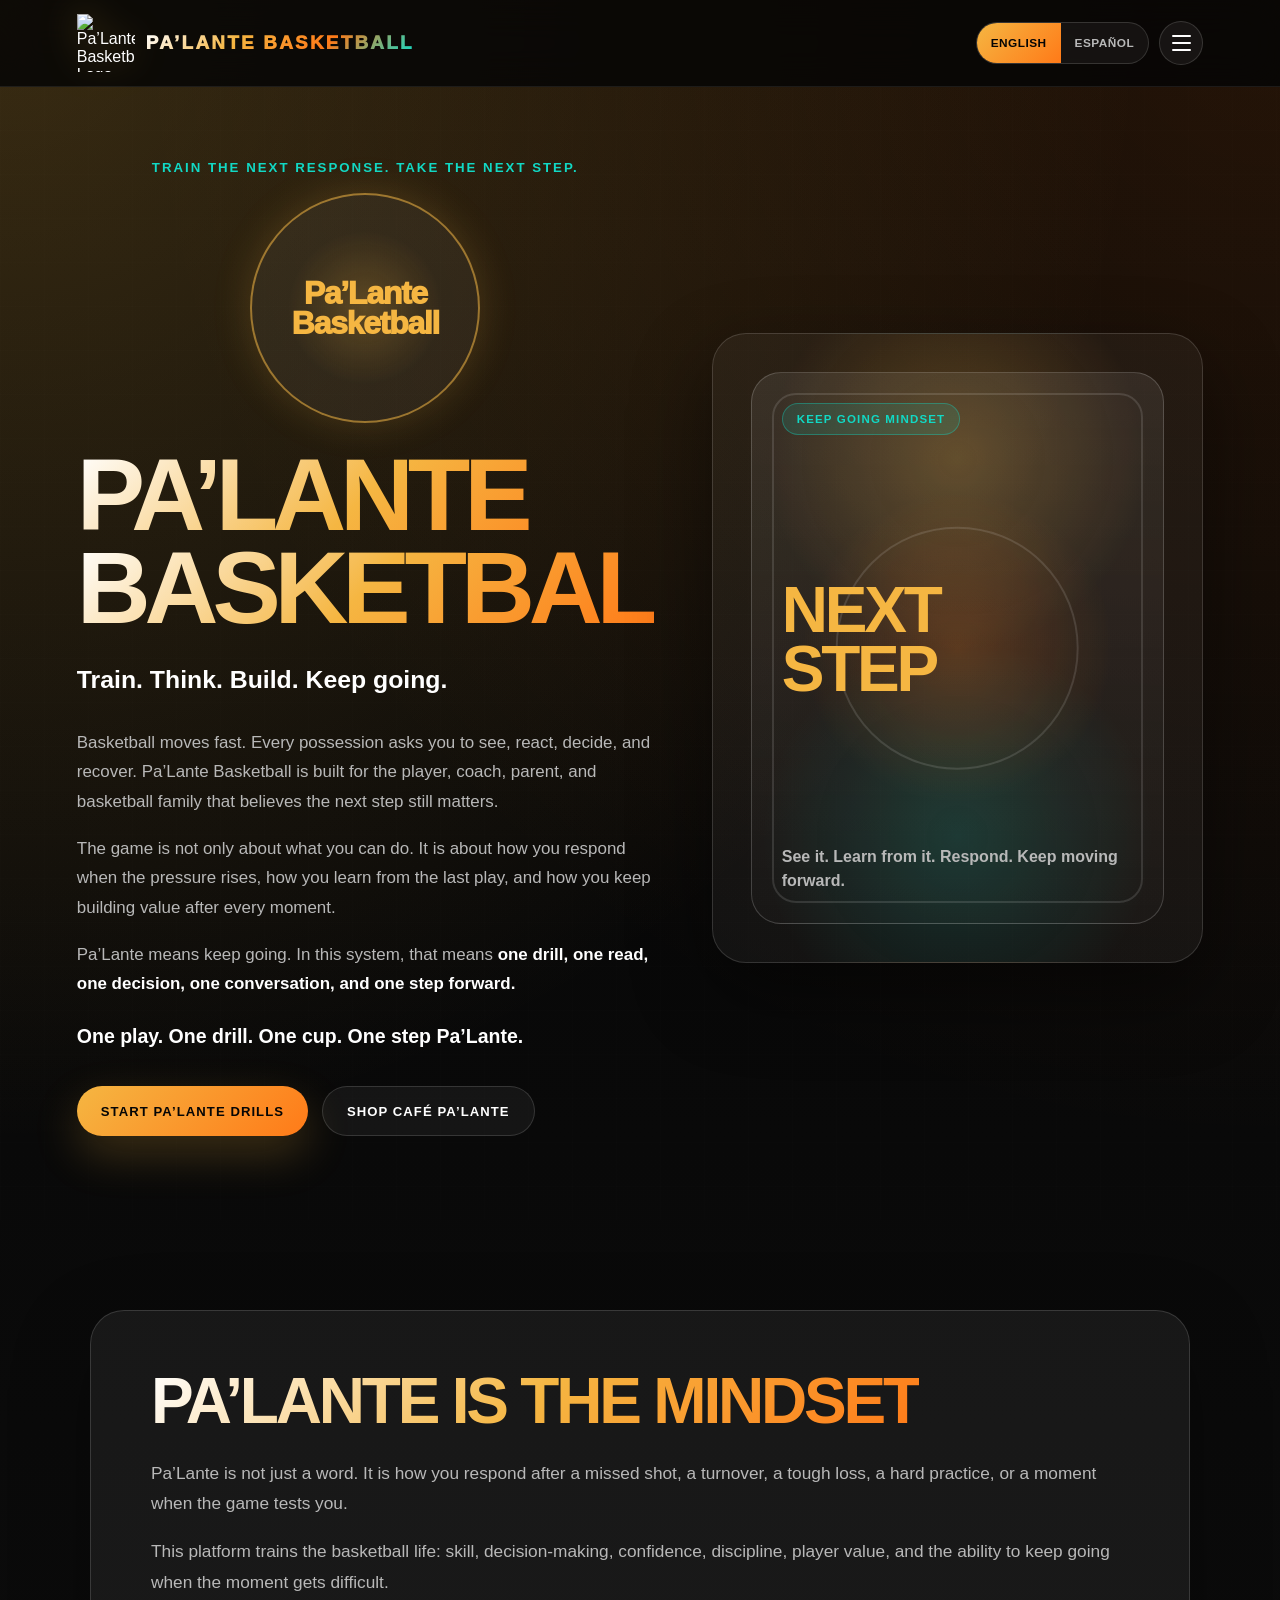
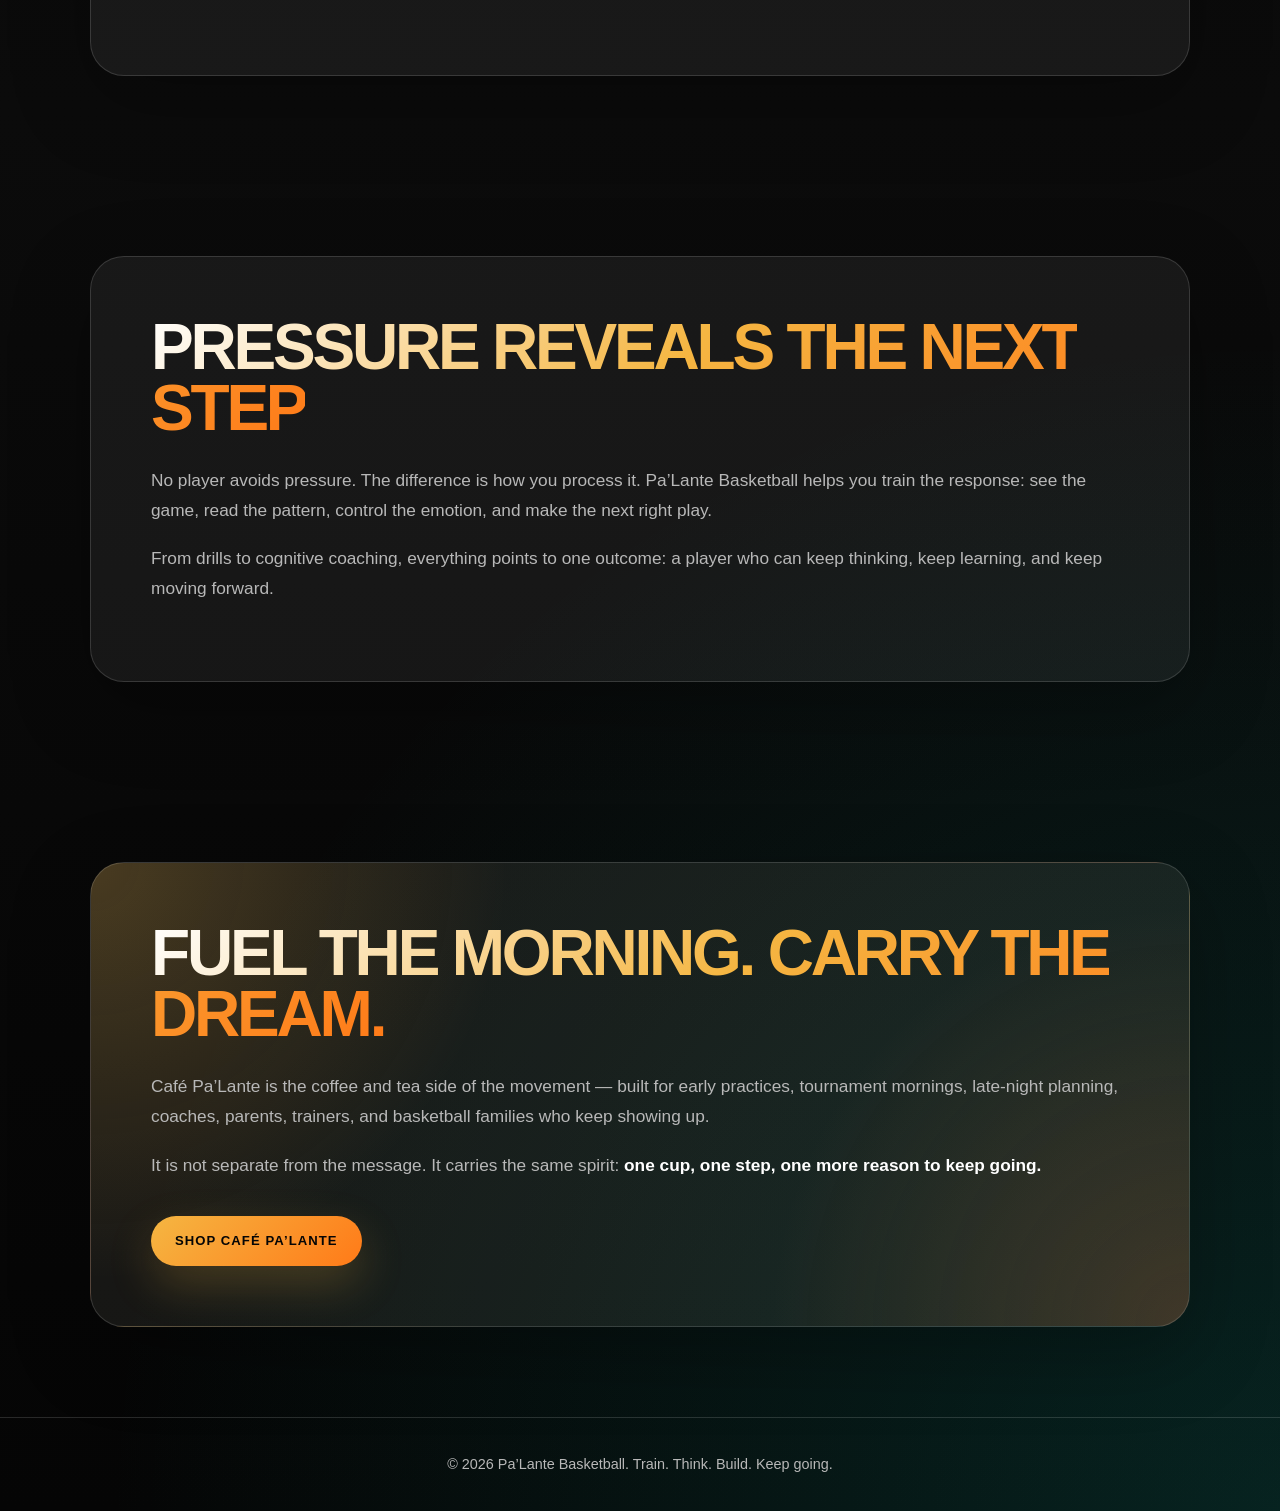
==== commit 8a39b33a: "Update index.html" ====
--- a/index.html
+++ b/index.html
@@ -3,17 +3,20 @@
 <head>
   <meta charset="UTF-8" />
   <meta name="viewport" content="width=device-width, initial-scale=1.0" />
-  <title>Subliminal Basketball</title>
+  <title>Pa’Lante Basketball | Train. Think. Build. Keep Going.</title>
+  <meta name="description" content="Pa’Lante Basketball is a bilingual basketball training and mindset hub built around drills, decision-making, cognitive coaching, and the keep-going Pa’Lante movement." />
 
   <style>
     :root {
       --black: #050505;
       --dark: #0b0b0b;
+      --deep: #111111;
       --gold: #f5b642;
       --orange: #ff7a18;
+      --coffee: #8a4a26;
+      --cream: #fff4e2;
       --teal: #11d9c5;
-      --purple: #b45cff;
-      --pink: #ff3faf;
+      --green: #65ff9a;
       --white: #ffffff;
       --muted: #b8b8b8;
       --card: rgba(255, 255, 255, 0.06);
@@ -39,7 +42,7 @@
       font-family: Arial, Helvetica, sans-serif;
       background:
         radial-gradient(circle at top left, rgba(245, 182, 66, 0.22), transparent 34%),
-        radial-gradient(circle at top right, rgba(180, 92, 255, 0.13), transparent 34%),
+        radial-gradient(circle at top right, rgba(255, 122, 24, 0.13), transparent 34%),
         radial-gradient(circle at bottom right, rgba(17, 217, 197, 0.14), transparent 35%),
         linear-gradient(180deg, #050505 0%, #0b0b0b 55%, #050505 100%);
       color: var(--white);
@@ -103,7 +106,7 @@
       letter-spacing: clamp(0.05em, 0.8vw, 0.12em);
       line-height: 1.05;
       text-transform: uppercase;
-      background: linear-gradient(135deg, var(--white), var(--gold), var(--orange), var(--teal), var(--purple));
+      background: linear-gradient(135deg, var(--white), var(--gold), var(--orange), var(--teal));
       -webkit-background-clip: text;
       background-clip: text;
       color: transparent;
@@ -191,7 +194,7 @@
       position: absolute;
       top: calc(100% + 10px);
       right: 6%;
-      width: min(330px, calc(100vw - 28px));
+      width: min(360px, calc(100vw - 28px));
       border: 1px solid var(--border);
       border-radius: 24px;
       background:
@@ -240,7 +243,7 @@
       min-height: calc(100svh - 78px);
       margin: 0 auto;
       display: grid;
-      grid-template-columns: minmax(0, 1.1fr) minmax(320px, 0.9fr);
+      grid-template-columns: minmax(0, 1.08fr) minmax(320px, 0.92fr);
       align-items: center;
       gap: clamp(28px, 5vw, 58px);
       padding: clamp(38px, 7vw, 74px) 6% 84px;
@@ -262,7 +265,7 @@
     .hero-content {
       position: relative;
       z-index: 2;
-      max-width: 760px;
+      max-width: 790px;
       min-width: 0;
     }
 
@@ -273,6 +276,8 @@
       text-transform: uppercase;
       font-size: clamp(0.72rem, 1.6vw, 0.83rem);
       margin-bottom: 18px;
+      text-align: center;
+      width: 100%;
     }
 
     .hero-logo-wrap {
@@ -291,6 +296,25 @@
       filter: drop-shadow(0 0 28px rgba(245, 182, 66, 0.42));
     }
 
+    .logo-fallback {
+      display: none;
+      width: clamp(150px, 18vw, 245px);
+      aspect-ratio: 1;
+      border-radius: 50%;
+      border: 2px solid rgba(245, 182, 66, 0.55);
+      background:
+        radial-gradient(circle at 50% 50%, rgba(245, 182, 66, 0.22), transparent 48%),
+        rgba(255, 255, 255, 0.05);
+      place-items: center;
+      text-align: center;
+      color: var(--gold);
+      font-weight: 1000;
+      font-size: clamp(1.3rem, 2.5vw, 2rem);
+      line-height: 0.95;
+      letter-spacing: -0.04em;
+      box-shadow: 0 0 38px rgba(245, 182, 66, 0.18);
+    }
+
     h1 {
       font-size: clamp(3rem, 8vw, 7.8rem);
       line-height: 0.9;
@@ -311,7 +335,7 @@
       font-size: clamp(1.1rem, 2vw, 1.55rem);
       line-height: 1.45;
       color: var(--white);
-      max-width: 700px;
+      max-width: 720px;
       margin-bottom: 30px;
       font-weight: 800;
     }
@@ -323,7 +347,7 @@
       color: var(--muted);
       font-size: clamp(0.98rem, 1.45vw, 1.06rem);
       line-height: 1.75;
-      max-width: 720px;
+      max-width: 740px;
     }
 
     .story strong {
@@ -493,6 +517,13 @@
       margin-bottom: 26px;
     }
 
+    .section-card h2 span {
+      background: linear-gradient(135deg, var(--white), var(--gold), var(--orange));
+      -webkit-background-clip: text;
+      background-clip: text;
+      color: transparent;
+    }
+
     .section-card p {
       color: var(--muted);
       font-size: clamp(1rem, 1.55vw, 1.08rem);
@@ -500,11 +531,22 @@
       margin-bottom: 18px;
     }
 
+    .section-card strong {
+      color: var(--white);
+    }
+
     .section-card .closing {
       color: var(--white);
       font-weight: 900;
       font-size: clamp(1.08rem, 2vw, 1.3rem);
       margin-top: 24px;
+    }
+
+    .cafe-card {
+      background:
+        radial-gradient(circle at top left, rgba(245, 182, 66, 0.22), transparent 35%),
+        radial-gradient(circle at bottom right, rgba(138, 74, 38, 0.35), transparent 35%),
+        rgba(255, 244, 226, 0.07);
     }
 
     footer {
@@ -578,7 +620,7 @@
       .nav-title {
         font-size: 0.84rem;
         letter-spacing: 0.07em;
-        max-width: 170px;
+        max-width: 190px;
       }
 
       .nav-actions {
@@ -610,6 +652,10 @@
       }
 
       .hero-logo {
+        width: clamp(145px, 38vw, 205px);
+      }
+
+      .logo-fallback {
         width: clamp(145px, 38vw, 205px);
       }
 
@@ -701,6 +747,10 @@
         width: min(210px, 58vw);
       }
 
+      .logo-fallback {
+        width: min(210px, 58vw);
+      }
+
       .subtitle {
         margin-bottom: 24px;
       }
@@ -756,9 +806,9 @@
 <body>
   <header class="site-header">
     <nav class="top-nav" aria-label="Main Navigation">
-      <a href="index.html" class="nav-brand" aria-label="Subliminal Basketball Home">
-        <img src="subliminal-transparent.png" alt="Subliminal Basketball Logo" class="nav-logo" />
-        <div class="nav-title">Subliminal Basketball</div>
+      <a href="index.html" class="nav-brand" aria-label="Pa’Lante Basketball Home">
+        <img src="palante-basketball-logo.png" alt="Pa’Lante Basketball Logo" class="nav-logo" />
+        <div class="nav-title">Pa’Lante Basketball</div>
       </a>
 
       <div class="nav-actions">
@@ -775,9 +825,14 @@
       </div>
 
       <div class="nav-menu" id="navMenu">
-        <a href="#identity">
-          <span data-lang="en">Identity</span>
-          <span data-lang="es">Identidad</span>
+        <a href="sub-drills.html">
+          <span data-lang="en">Pa’Lante Drills</span>
+          <span data-lang="es">Drills Pa’Lante</span>
+        </a>
+
+        <a href="#mindset">
+          <span data-lang="en">Mindset</span>
+          <span data-lang="es">Mentalidad</span>
         </a>
 
         <a href="#pressure">
@@ -785,9 +840,9 @@
           <span data-lang="es">Presión</span>
         </a>
 
-        <a href="#wear">
-          <span data-lang="en">Wear The Game</span>
-          <span data-lang="es">Viste El Juego</span>
+        <a href="#cafe">
+          <span data-lang="en">Café Pa’Lante</span>
+          <span data-lang="es">Café Pa’Lante</span>
         </a>
       </div>
     </nav>
@@ -797,70 +852,71 @@
     <section class="hero">
       <div class="hero-content">
         <div class="eyebrow">
-          <span data-lang="en">Train the response before the moment arrives.</span>
-          <span data-lang="es">Entrena la respuesta antes de que llegue el momento.</span>
+          <span data-lang="en">Train the next response. Take the next step.</span>
+          <span data-lang="es">Entrena la próxima respuesta. Da el próximo paso.</span>
         </div>
 
         <div class="hero-logo-wrap" aria-hidden="true">
-          <img src="subliminal-transparent.png" alt="" class="hero-logo" />
+          <img src="palante-basketball-logo.png" alt="" class="hero-logo" onerror="this.style.display='none'; this.nextElementSibling.style.display='grid';" />
+          <div class="logo-fallback">Pa’Lante<br>Basketball</div>
         </div>
 
         <h1>
-          <span data-lang="en">Subliminal</span>
+          <span data-lang="en">Pa’Lante</span>
           <span data-lang="en">Basketball</span>
 
           <span data-lang="es">Baloncesto</span>
-          <span data-lang="es">Subliminal</span>
+          <span data-lang="es">Pa’Lante</span>
         </h1>
 
         <p class="subtitle">
-          <span data-lang="en">The game isn’t just played. It’s processed.</span>
-          <span data-lang="es">El juego no solo se juega. Se procesa.</span>
+          <span data-lang="en">Train. Think. Build. Keep going.</span>
+          <span data-lang="es">Entrena. Piensa. Construye. Sigue pa’lante.</span>
         </p>
 
         <div class="story">
           <p data-lang="en">
-            Every moment moves fast. Too fast for hesitation. Too fast for overthinking. The difference isn’t just skill—it’s how quickly you see, react, and decide.
+            Basketball moves fast. Every possession asks you to see, react, decide, and recover. Pa’Lante Basketball is built for the player, coach, parent, and basketball family that believes the next step still matters.
           </p>
 
           <p data-lang="en">
-            Most players train what they can do. Few train how they think. That’s the separation.
+            The game is not only about what you can do. It is about how you respond when the pressure rises, how you learn from the last play, and how you keep building value after every moment.
           </p>
 
           <p data-lang="en">
-            Subliminal Basketball is built on one principle: <strong>Train the game until your response becomes automatic.</strong>
+            Pa’Lante means keep going. In this system, that means <strong>one drill, one read, one decision, one conversation, and one step forward.</strong>
           </p>
 
           <p data-lang="es">
-            Cada momento se mueve rápido. Demasiado rápido para dudar. Demasiado rápido para pensar de más. La diferencia no es solamente la habilidad; es cuán rápido ves, reaccionas y decides.
+            El baloncesto se mueve rápido. Cada posesión te pide ver, reaccionar, decidir y recuperarte. Pa’Lante Basketball está creado para el jugador, coach, padre, madre y familia de baloncesto que entiende que el próximo paso todavía importa.
           </p>
 
           <p data-lang="es">
-            La mayoría de los jugadores entrenan lo que pueden hacer. Pocos entrenan cómo piensan. Ahí está la separación.
+            El juego no se trata solamente de lo que puedes hacer. Se trata de cómo respondes cuando sube la presión, cómo aprendes de la jugada anterior y cómo sigues construyendo valor después de cada momento.
           </p>
 
           <p data-lang="es">
-            Subliminal Basketball nace de un principio: <strong>Entrena el juego hasta que tu respuesta sea automática.</strong>
+            Pa’Lante significa seguir. En este sistema, significa <strong>un drill, una lectura, una decisión, una conversación y un paso hacia adelante.</strong>
           </p>
 
           <p class="power-line" data-lang="en">
-            Clarity under pressure. Control in motion. Decisions made on time.
+            One play. One drill. One cup. One step Pa’Lante.
           </p>
 
           <p class="power-line" data-lang="es">
-            Claridad bajo presión. Control en movimiento. Decisiones a tiempo.
+            Una jugada. Un drill. Una taza. Un paso Pa’Lante.
           </p>
         </div>
 
         <div class="cta-row">
-          <a href="#identity" class="btn btn-primary">
-            <span data-lang="en">Step Into It</span>
-            <span data-lang="es">Entra En El Juego</span>
+          <a href="sub-drills.html" class="btn btn-primary">
+            <span data-lang="en">Start Pa’Lante Drills</span>
+            <span data-lang="es">Comenzar Drills Pa’Lante</span>
           </a>
 
-          <a href="#wear" class="btn btn-secondary">
-            <span data-lang="en">Wear The Game</span>
-            <span data-lang="es">Viste El Juego</span>
+          <a href="https://cafepalante.com" class="btn btn-secondary" target="_blank" rel="noopener">
+            <span data-lang="en">Shop Café Pa’Lante</span>
+            <span data-lang="es">Comprar Café Pa’Lante</span>
           </a>
         </div>
       </div>
@@ -868,44 +924,44 @@
       <div class="visual-panel">
         <div class="court-card">
           <div class="badge">
-            <span data-lang="en">Automatic Response</span>
-            <span data-lang="es">Respuesta Automática</span>
+            <span data-lang="en">Keep Going Mindset</span>
+            <span data-lang="es">Mentalidad Pa’Lante</span>
           </div>
 
           <div class="visual-title">
-            <span data-lang="en">No<br>Hesitation</span>
-            <span data-lang="es">Sin<br>Duda</span>
+            <span data-lang="en">Next<br>Step</span>
+            <span data-lang="es">Próximo<br>Paso</span>
           </div>
 
           <div class="visual-footer">
-            <span data-lang="en">See it. Read it. React before the advantage disappears.</span>
-            <span data-lang="es">Velo. Léelo. Reacciona antes de que la ventaja desaparezca.</span>
+            <span data-lang="en">See it. Learn from it. Respond. Keep moving forward.</span>
+            <span data-lang="es">Velo. Aprende. Responde. Sigue hacia adelante.</span>
           </div>
         </div>
       </div>
     </section>
 
-    <section id="identity">
+    <section id="mindset">
       <div class="section-card">
         <h2>
-          <span data-lang="en">This Is Identity</span>
-          <span data-lang="es">Esto Es Identidad</span>
+          <span data-lang="en">Pa’Lante Is the Mindset</span>
+          <span data-lang="es">Pa’Lante Es la Mentalidad</span>
         </h2>
 
         <p data-lang="en">
-          This is not about trends. This is not about noise. This is identity. And how you show up matters.
+          Pa’Lante is not just a word. It is how you respond after a missed shot, a turnover, a tough loss, a hard practice, or a moment when the game tests you.
         </p>
 
         <p data-lang="en">
-          We don’t just play the game. We dress the game. What you wear reflects how you think: controlled, clear, and unshaken under pressure.
+          This platform trains the basketball life: skill, decision-making, confidence, discipline, player value, and the ability to keep going when the moment gets difficult.
         </p>
 
         <p data-lang="es">
-          Esto no se trata de tendencias. Esto no se trata de ruido. Esto es identidad. Y la manera en que te presentas importa.
+          Pa’Lante no es solo una palabra. Es cómo respondes después de un tiro fallado, una pérdida de balón, una derrota fuerte, una práctica dura o un momento donde el juego te pone a prueba.
         </p>
 
         <p data-lang="es">
-          Nosotros no solo jugamos el juego. Nosotros vestimos el juego. Lo que te pones refleja cómo piensas: con control, claridad y firmeza bajo presión.
+          Esta plataforma entrena la vida del baloncesto: destreza, toma de decisiones, confianza, disciplina, valor del jugador y la capacidad de seguir cuando el momento se pone difícil.
         </p>
       </div>
     </section>
@@ -913,55 +969,55 @@
     <section id="pressure">
       <div class="section-card">
         <h2>
-          <span data-lang="en">Pressure Reveals Everything</span>
-          <span data-lang="es">La Presión Lo Revela Todo</span>
+          <span data-lang="en">Pressure Reveals the Next Step</span>
+          <span data-lang="es">La Presión Revela el Próximo Paso</span>
         </h2>
 
         <p data-lang="en">
-          No distractions. No hesitation. No wasted motion. From the drills to the design, everything points to one outcome: clarity under pressure, control in motion, and decisions made on time.
+          No player avoids pressure. The difference is how you process it. Pa’Lante Basketball helps you train the response: see the game, read the pattern, control the emotion, and make the next right play.
         </p>
 
         <p data-lang="en">
-          Because the advantage has a clock. And if you hesitate—you lose it.
+          From drills to cognitive coaching, everything points to one outcome: a player who can keep thinking, keep learning, and keep moving forward.
         </p>
 
         <p data-lang="es">
-          Sin distracciones. Sin dudas. Sin movimientos desperdiciados. Desde los ejercicios hasta el diseño, todo apunta a un solo resultado: claridad bajo presión, control en movimiento y decisiones tomadas a tiempo.
+          Ningún jugador evita la presión. La diferencia está en cómo la procesa. Pa’Lante Basketball te ayuda a entrenar la respuesta: ver el juego, leer el patrón, controlar la emoción y hacer la próxima jugada correcta.
         </p>
 
         <p data-lang="es">
-          Porque la ventaja tiene reloj. Y si dudas, la pierdes.
+          Desde los drills hasta el coaching cognitivo, todo apunta a un resultado: un jugador que puede seguir pensando, seguir aprendiendo y seguir hacia adelante.
         </p>
       </div>
     </section>
 
-    <section id="wear">
-      <div class="section-card">
+    <section id="cafe">
+      <div class="section-card cafe-card">
         <h2>
-          <span data-lang="en">Wear Subliminal</span>
-          <span data-lang="es">Viste Subliminal</span>
+          <span data-lang="en">Fuel the Morning. Carry the Dream.</span>
+          <span data-lang="es">Impulsa la Mañana. Carga el Sueño.</span>
         </h2>
 
         <p data-lang="en">
-          This isn’t something you explain. This is something you step into.
-        </p>
-
-        <p data-lang="en" class="closing">
-          Subliminal Basketball is the look, the mindset, and the automatic response of the player who is ready before the moment arrives.
+          Café Pa’Lante is the coffee and tea side of the movement — built for early practices, tournament mornings, late-night planning, coaches, parents, trainers, and basketball families who keep showing up.
+        </p>
+
+        <p data-lang="en">
+          It is not separate from the message. It carries the same spirit: <strong>one cup, one step, one more reason to keep going.</strong>
         </p>
 
         <p data-lang="es">
-          Esto no es algo que se explica. Esto es algo en lo que tú entras.
-        </p>
-
-        <p data-lang="es" class="closing">
-          Subliminal Basketball es la presencia, la mentalidad y la respuesta automática del jugador que está listo antes de que llegue el momento.
+          Café Pa’Lante es la parte de café y té del movimiento: creado para prácticas temprano, mañanas de torneo, planificación de noche, coaches, padres, entrenadores y familias de baloncesto que siguen presentes.
+        </p>
+
+        <p data-lang="es">
+          No está separado del mensaje. Lleva el mismo espíritu: <strong>una taza, un paso, una razón más para seguir pa’lante.</strong>
         </p>
 
         <div class="cta-row">
-          <a href="#" class="btn btn-primary">
-            <span data-lang="en">Wear Subliminal</span>
-            <span data-lang="es">Viste Subliminal</span>
+          <a href="https://cafepalante.com" class="btn btn-primary" target="_blank" rel="noopener">
+            <span data-lang="en">Shop Café Pa’Lante</span>
+            <span data-lang="es">Comprar Café Pa’Lante</span>
           </a>
         </div>
       </div>
@@ -969,8 +1025,8 @@
   </main>
 
   <footer>
-    <span data-lang="en">© 2026 Subliminal Basketball. Train the game until the response becomes automatic.</span>
-    <span data-lang="es">© 2026 Subliminal Basketball. Entrena el juego hasta que la respuesta sea automática.</span>
+    <span data-lang="en">© 2026 Pa’Lante Basketball. Train. Think. Build. Keep going.</span>
+    <span data-lang="es">© 2026 Pa’Lante Basketball. Entrena. Piensa. Construye. Sigue pa’lante.</span>
   </footer>
 
   <script>
@@ -993,7 +1049,7 @@
         document.documentElement.lang = "en";
       }
 
-      localStorage.setItem("subliminalBasketballLang", lang);
+      localStorage.setItem("palanteBasketballLang", lang);
       closeMenu();
     }
 
@@ -1032,7 +1088,7 @@
       }
     });
 
-    const savedLang = localStorage.getItem("subliminalBasketballLang");
+    const savedLang = localStorage.getItem("palanteBasketballLang");
     if (savedLang === "es") {
       setLanguage("es");
     }
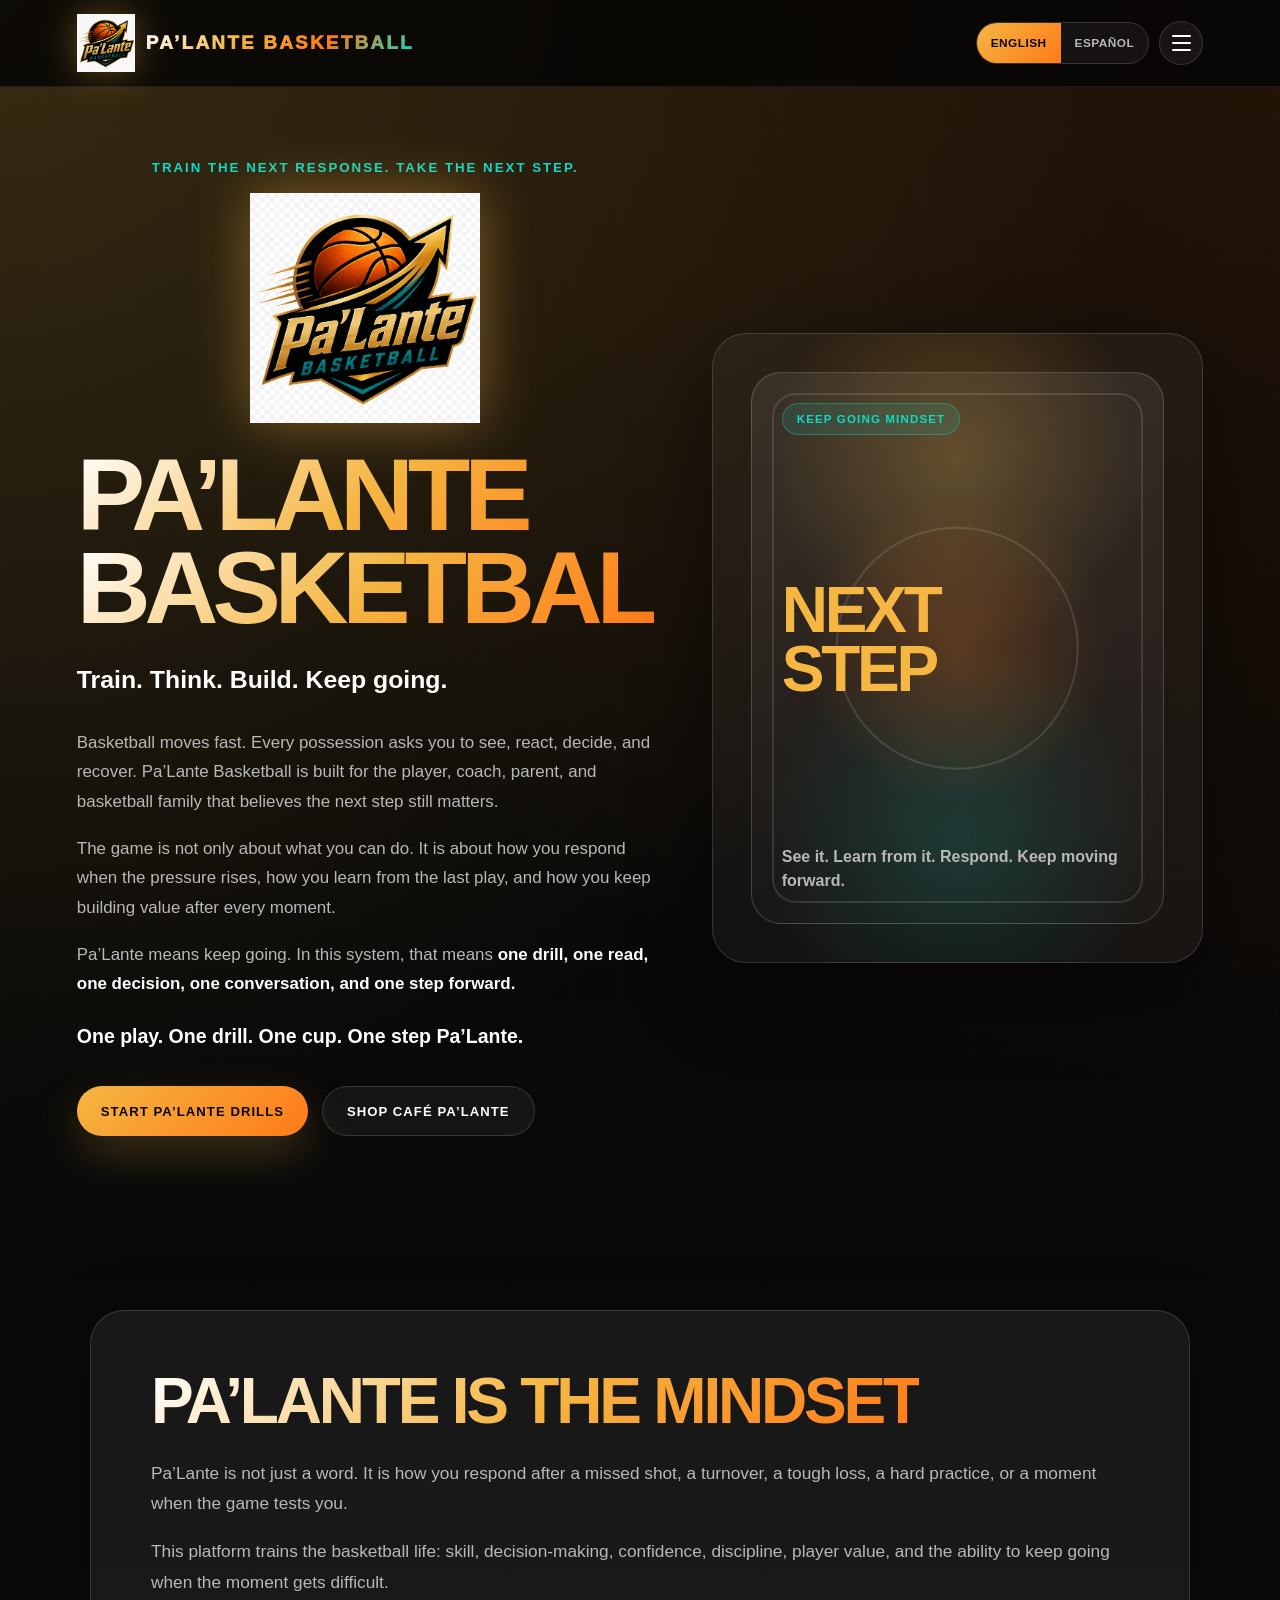
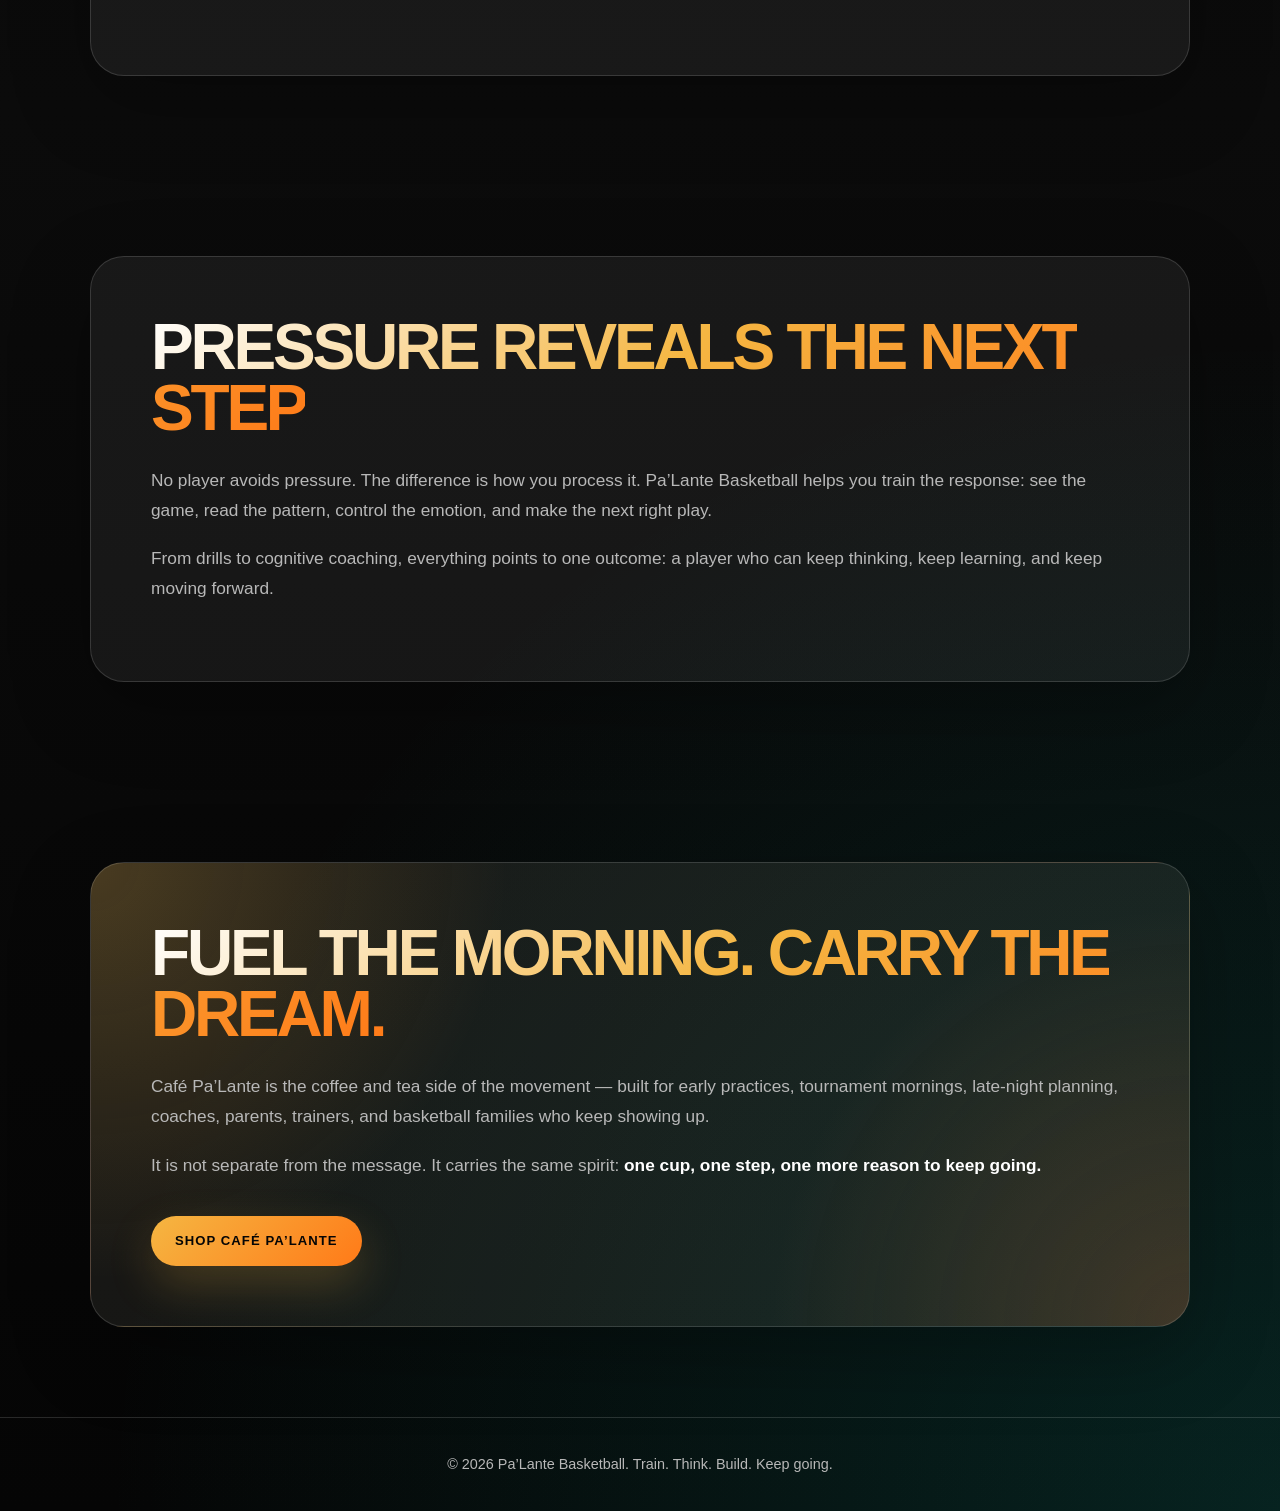
==== commit 157654b5: "Update logo image source in index.html" ====
--- a/index.html
+++ b/index.html
@@ -807,7 +807,7 @@
   <header class="site-header">
     <nav class="top-nav" aria-label="Main Navigation">
       <a href="index.html" class="nav-brand" aria-label="Pa’Lante Basketball Home">
-        <img src="palante-basketball-logo.png" alt="Pa’Lante Basketball Logo" class="nav-logo" />
+        <img src="pa-bball.png" alt="Pa’Lante Basketball Logo" class="nav-logo" />
         <div class="nav-title">Pa’Lante Basketball</div>
       </a>
 
@@ -857,7 +857,7 @@
         </div>
 
         <div class="hero-logo-wrap" aria-hidden="true">
-          <img src="palante-basketball-logo.png" alt="" class="hero-logo" onerror="this.style.display='none'; this.nextElementSibling.style.display='grid';" />
+          <img src="pa-bball.png" alt="" class="hero-logo" onerror="this.style.display='none'; this.nextElementSibling.style.display='grid';" />
           <div class="logo-fallback">Pa’Lante<br>Basketball</div>
         </div>
 
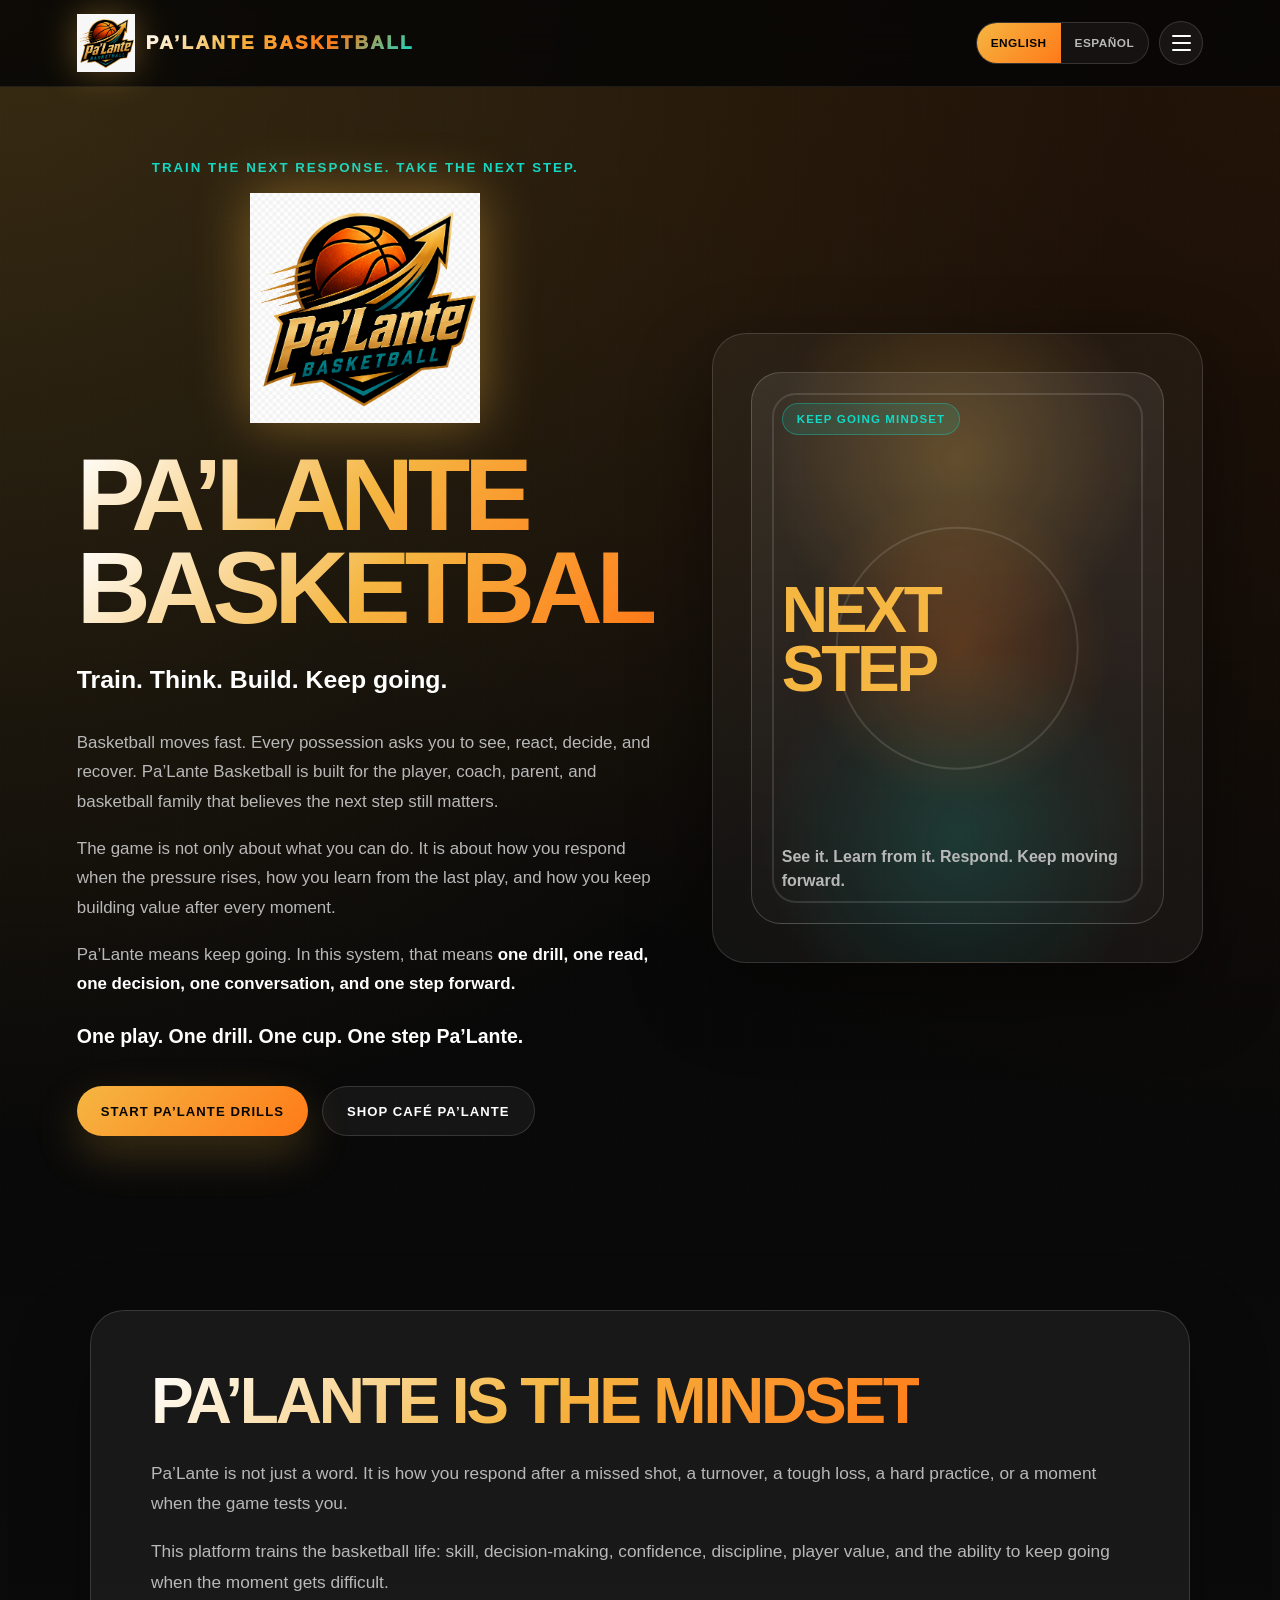
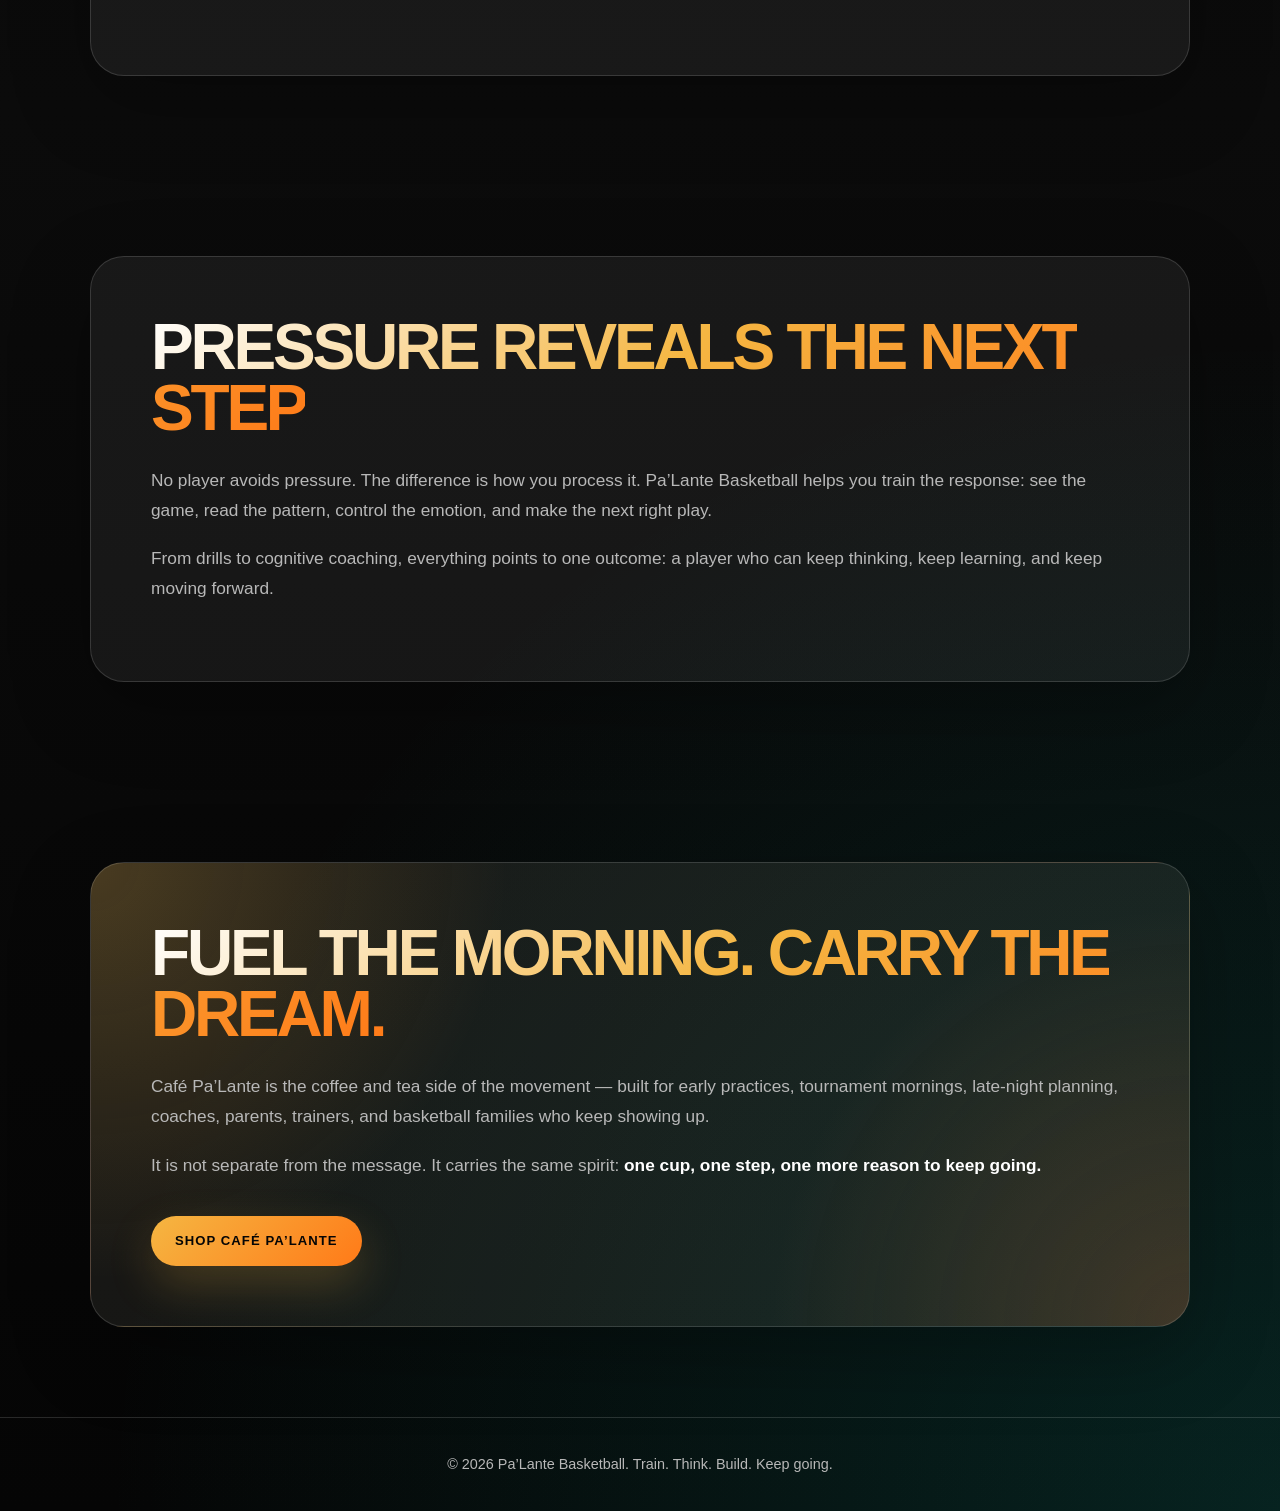
==== commit b6de64ae: "Replace logo image source in index.html" ====
--- a/index.html
+++ b/index.html
@@ -807,7 +807,7 @@
   <header class="site-header">
     <nav class="top-nav" aria-label="Main Navigation">
       <a href="index.html" class="nav-brand" aria-label="Pa’Lante Basketball Home">
-        <img src="pa-bball.png" alt="Pa’Lante Basketball Logo" class="nav-logo" />
+        <img src="palhoops.png" alt="Pa’Lante Basketball Logo" class="nav-logo" />
         <div class="nav-title">Pa’Lante Basketball</div>
       </a>
 
@@ -857,7 +857,7 @@
         </div>
 
         <div class="hero-logo-wrap" aria-hidden="true">
-          <img src="pa-bball.png" alt="" class="hero-logo" onerror="this.style.display='none'; this.nextElementSibling.style.display='grid';" />
+          <img src="palhoops.png" alt="" class="hero-logo" onerror="this.style.display='none'; this.nextElementSibling.style.display='grid';" />
           <div class="logo-fallback">Pa’Lante<br>Basketball</div>
         </div>
 
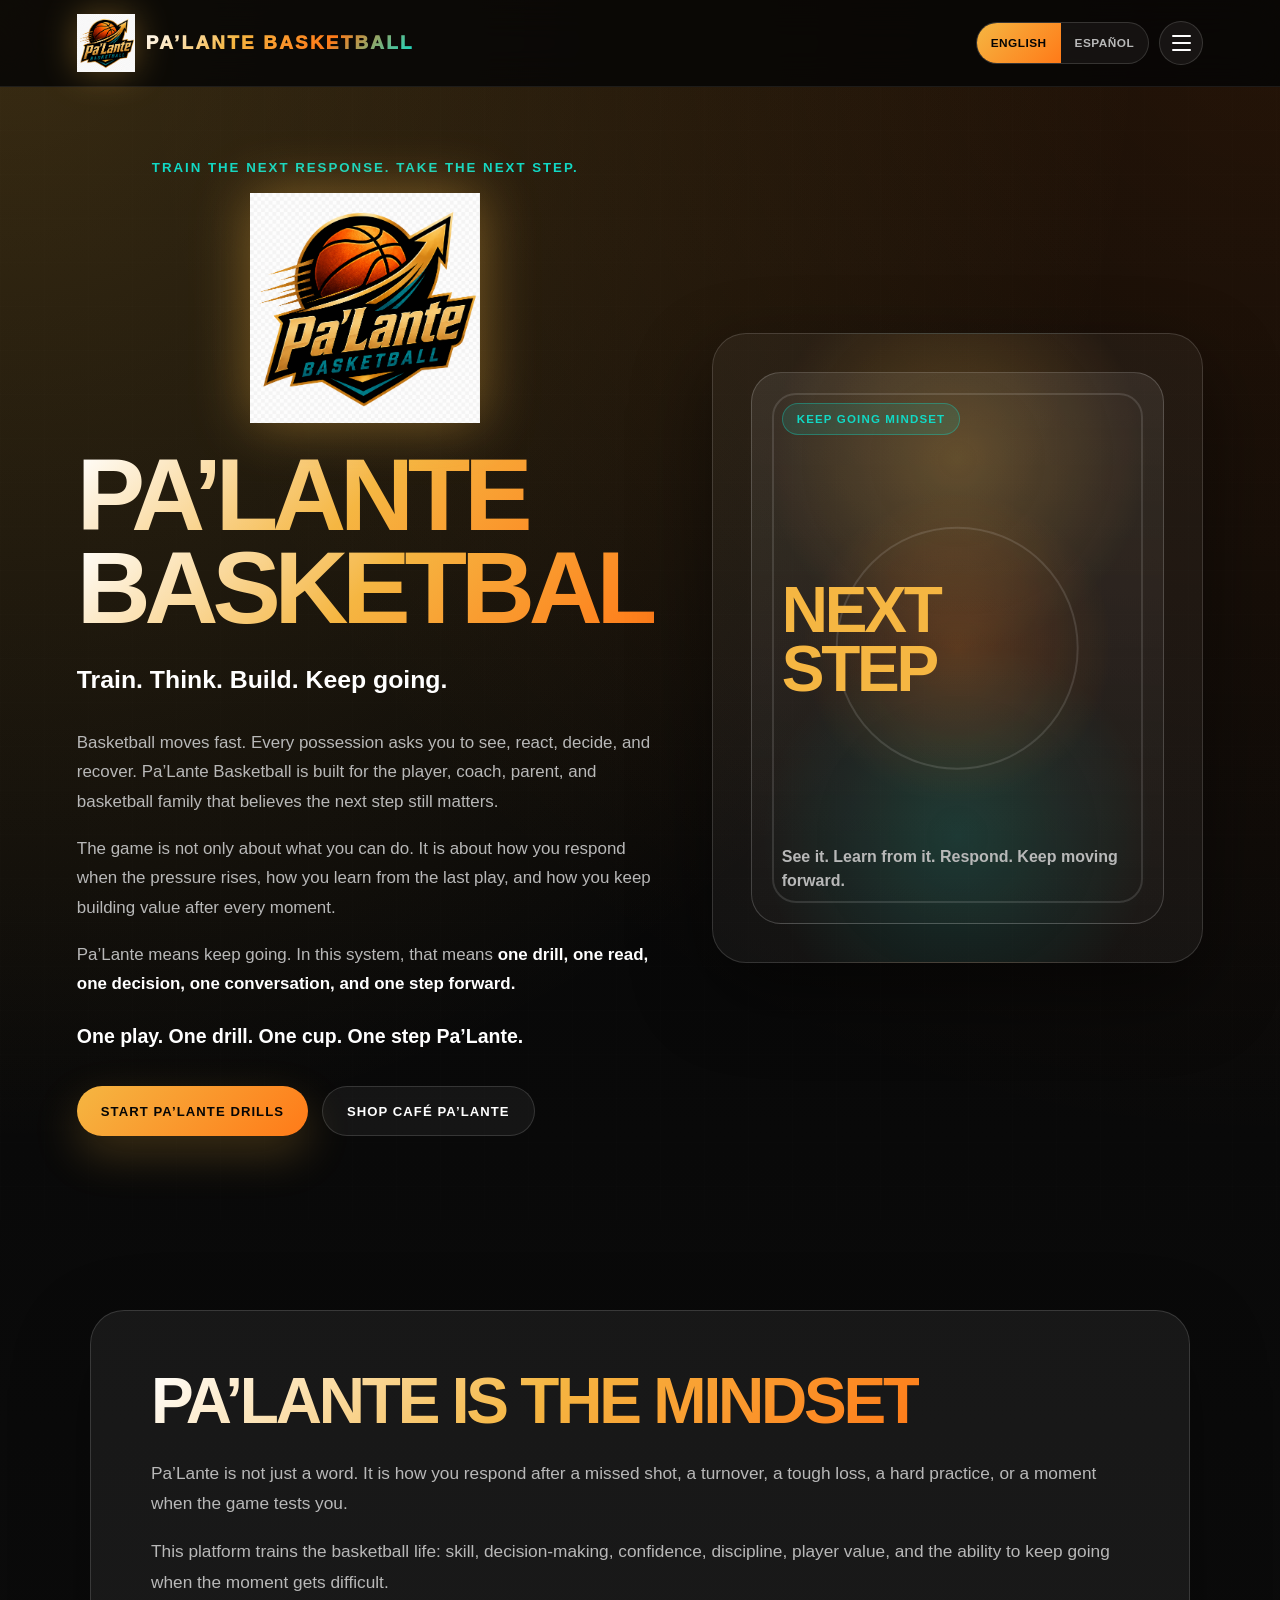
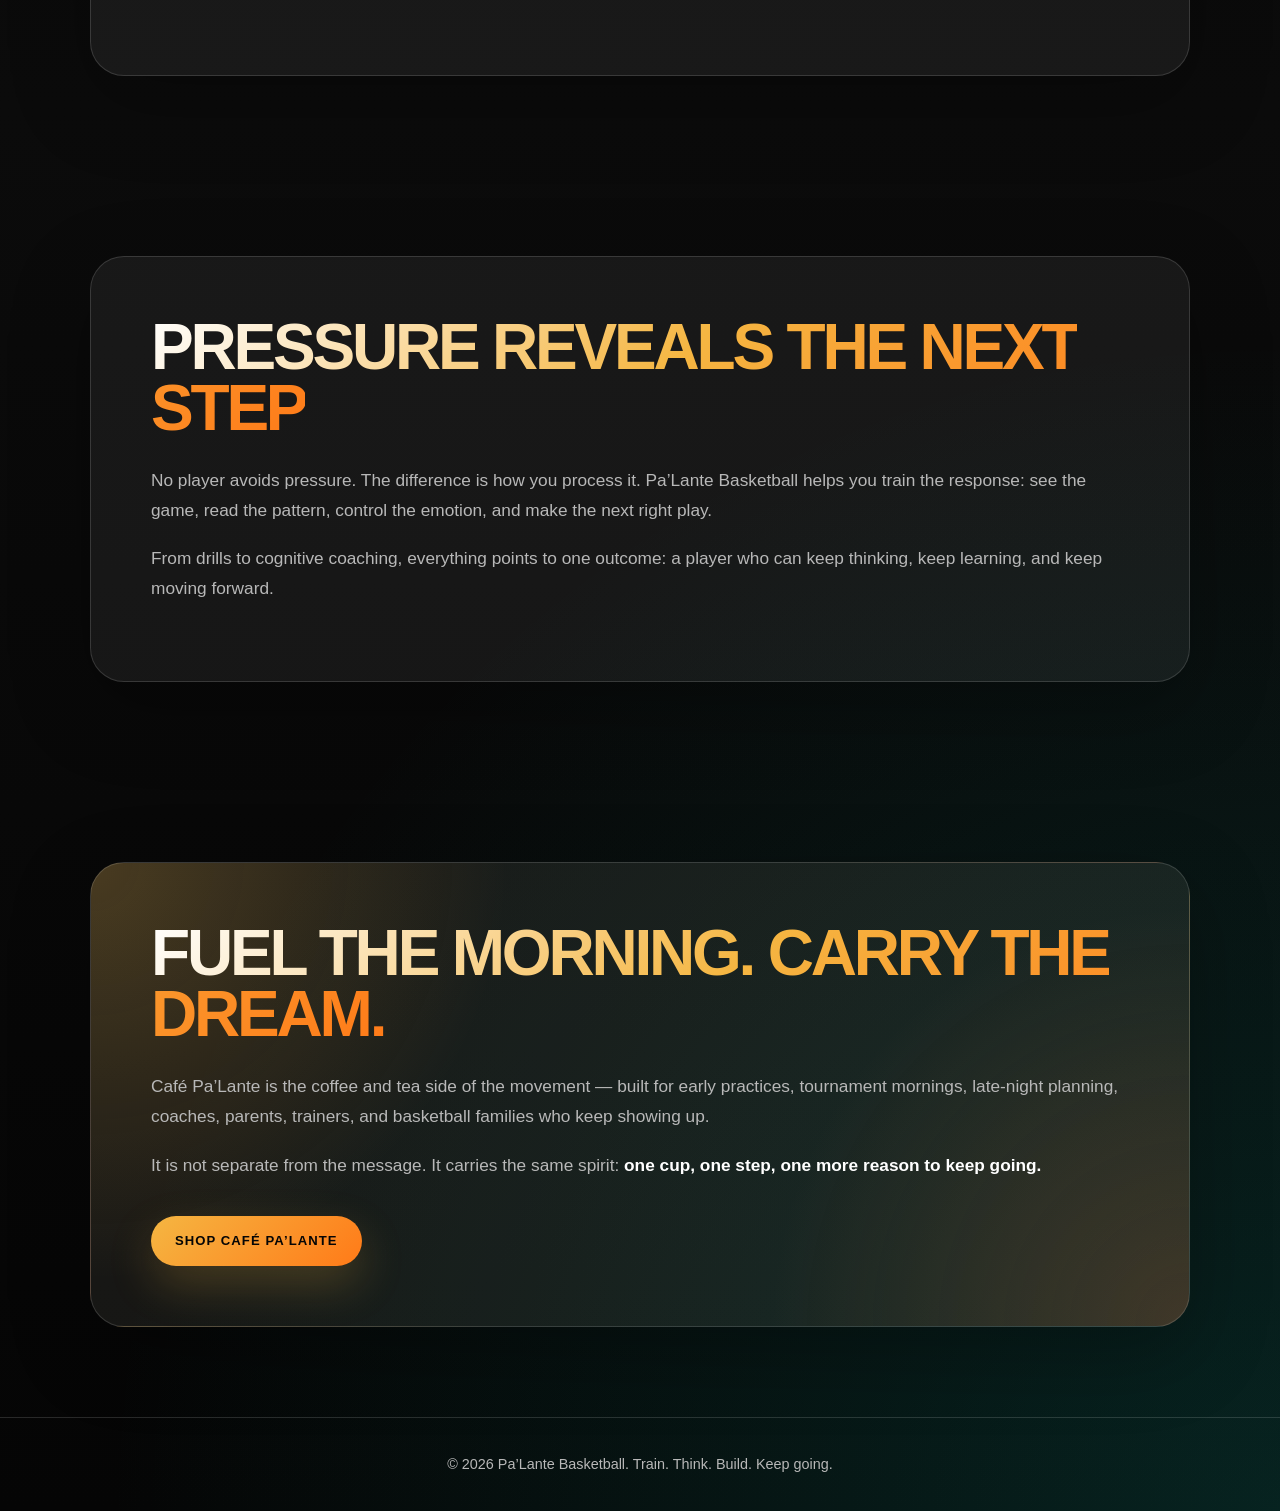
==== commit 7a77825f: "Update logo image source in index.html" ====
--- a/index.html
+++ b/index.html
@@ -807,7 +807,7 @@
   <header class="site-header">
     <nav class="top-nav" aria-label="Main Navigation">
       <a href="index.html" class="nav-brand" aria-label="Pa’Lante Basketball Home">
-        <img src="palhoops.png" alt="Pa’Lante Basketball Logo" class="nav-logo" />
+        <img src="palantehoops.png" alt="Pa’Lante Basketball Logo" class="nav-logo" />
         <div class="nav-title">Pa’Lante Basketball</div>
       </a>
 
@@ -857,7 +857,7 @@
         </div>
 
         <div class="hero-logo-wrap" aria-hidden="true">
-          <img src="palhoops.png" alt="" class="hero-logo" onerror="this.style.display='none'; this.nextElementSibling.style.display='grid';" />
+          <img src="palantehoops.png" alt="" class="hero-logo" onerror="this.style.display='none'; this.nextElementSibling.style.display='grid';" />
           <div class="logo-fallback">Pa’Lante<br>Basketball</div>
         </div>
 
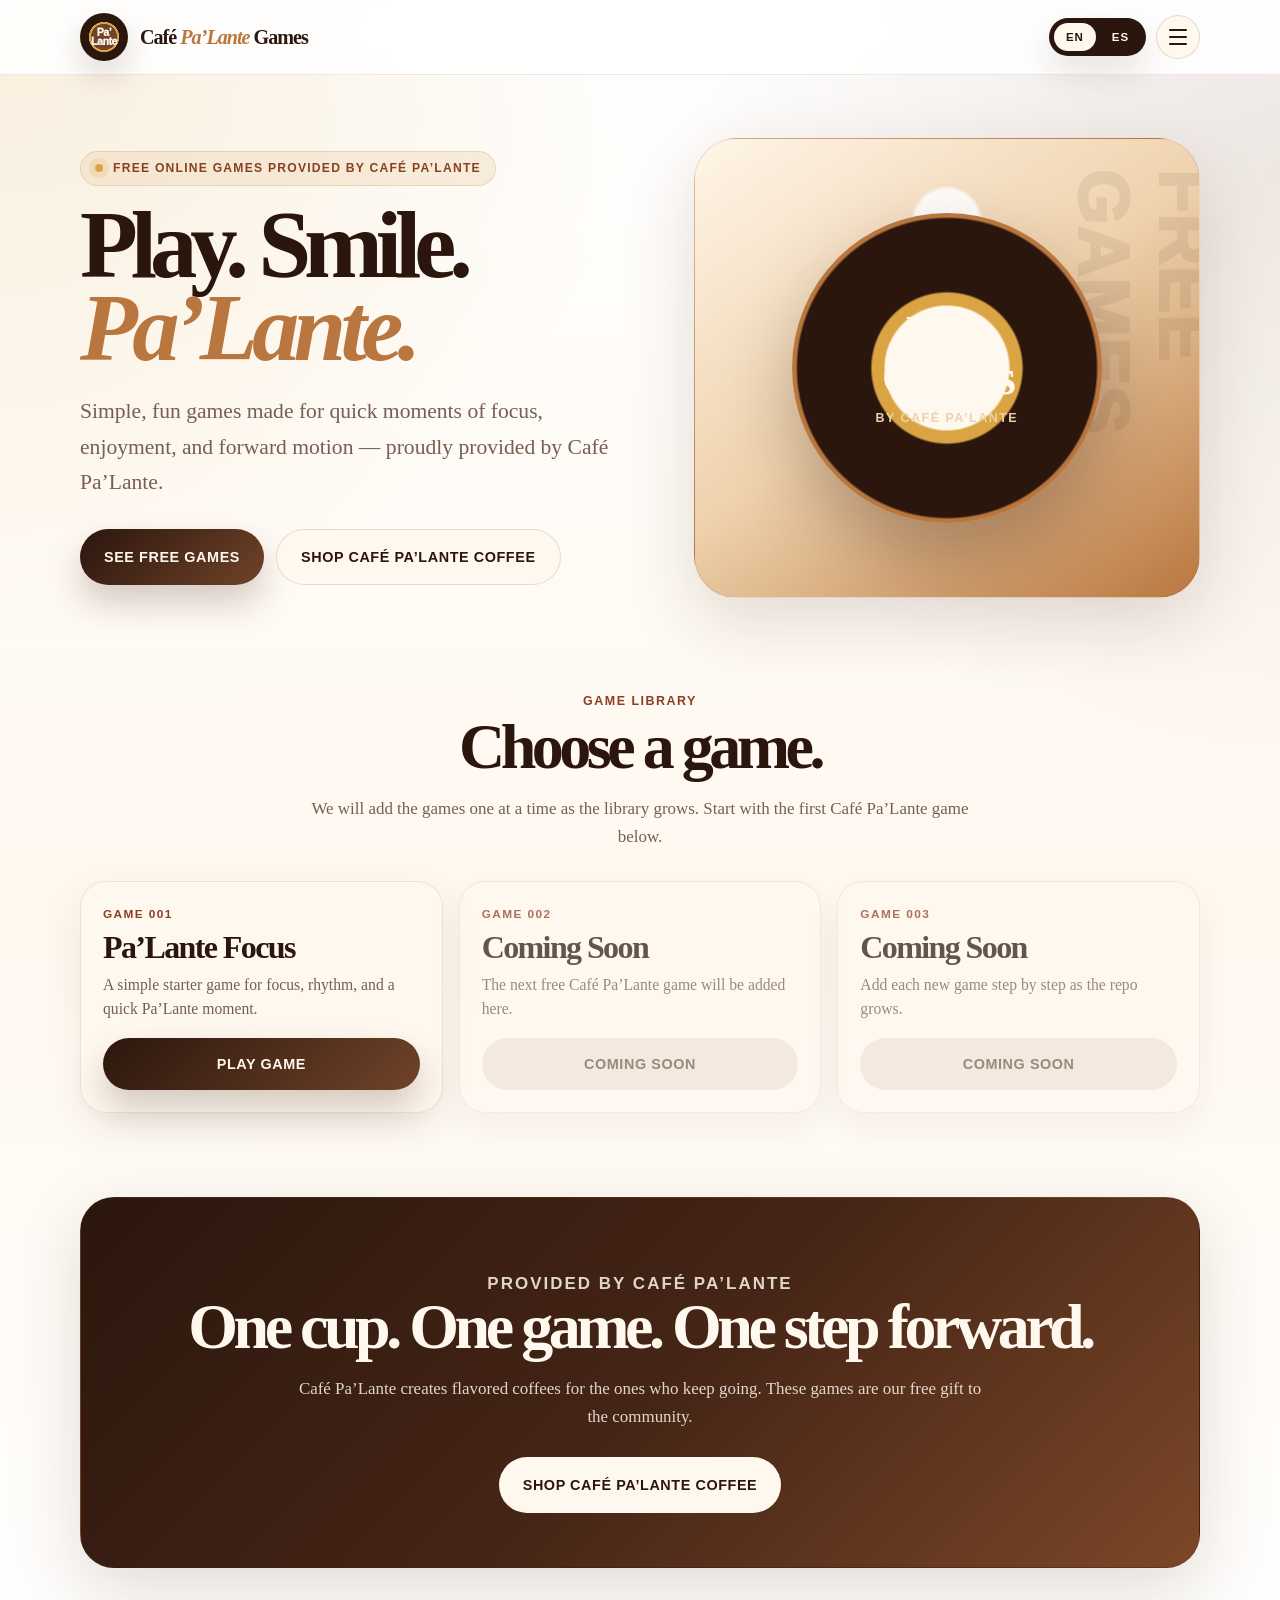
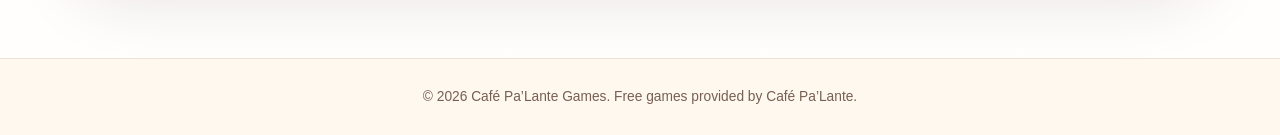
==== commit 8d94d9b3: "Update print statement from 'Hello' to 'Goodbye'" ====
--- a/index.html
+++ b/index.html
@@ -3,24 +3,23 @@
 <head>
   <meta charset="UTF-8" />
   <meta name="viewport" content="width=device-width, initial-scale=1.0" />
-  <title>Pa’Lante Basketball | Train. Think. Build. Keep Going.</title>
-  <meta name="description" content="Pa’Lante Basketball is a bilingual basketball training and mindset hub built around drills, decision-making, cognitive coaching, and the keep-going Pa’Lante movement." />
+  <title>Café Pa’Lante Games | Free Online Games</title>
+  <meta name="description" content="Free online games provided by Café Pa’Lante for the ones who keep going. Simple, fun, and easy to play." />
 
   <style>
     :root {
-      --black: #050505;
-      --dark: #0b0b0b;
-      --deep: #111111;
-      --gold: #f5b642;
-      --orange: #ff7a18;
-      --coffee: #8a4a26;
-      --cream: #fff4e2;
-      --teal: #11d9c5;
-      --green: #65ff9a;
+      --dark: #2b160d;
+      --espresso: #3a2116;
+      --mocha: #704329;
+      --caramel: #b9773f;
+      --gold: #d9a441;
+      --latte: #ecd0ad;
+      --cream: #fff8ef;
       --white: #ffffff;
-      --muted: #b8b8b8;
-      --card: rgba(255, 255, 255, 0.06);
-      --border: rgba(255, 255, 255, 0.14);
+      --text: #2b1a12;
+      --muted: #765f52;
+      --green: #456b3f;
+      --shadow: 0 24px 70px rgba(58, 33, 22, 0.15);
     }
 
     * {
@@ -39,13 +38,12 @@
       width: 100%;
       min-height: 100vh;
       overflow-x: hidden;
-      font-family: Arial, Helvetica, sans-serif;
+      color: var(--text);
       background:
-        radial-gradient(circle at top left, rgba(245, 182, 66, 0.22), transparent 34%),
-        radial-gradient(circle at top right, rgba(255, 122, 24, 0.13), transparent 34%),
-        radial-gradient(circle at bottom right, rgba(17, 217, 197, 0.14), transparent 35%),
-        linear-gradient(180deg, #050505 0%, #0b0b0b 55%, #050505 100%);
-      color: var(--white);
+        radial-gradient(circle at 0% 0%, rgba(217, 164, 65, 0.18), transparent 30%),
+        radial-gradient(circle at 100% 10%, rgba(112, 67, 41, 0.12), transparent 30%),
+        linear-gradient(180deg, #ffffff 0%, #fff8ef 52%, #ffffff 100%);
+      font-family: Georgia, "Times New Roman", serif;
     }
 
     a {
@@ -57,60 +55,78 @@
       font: inherit;
     }
 
+    [data-lang="es"] {
+      display: none !important;
+    }
+
+    body.is-es [data-lang="en"] {
+      display: none !important;
+    }
+
+    body.is-es [data-lang="es"] {
+      display: revert !important;
+    }
+
     .site-header {
-      width: 100%;
       position: fixed;
       top: 0;
       left: 0;
       z-index: 50;
-      background: rgba(5, 5, 5, 0.84);
+      width: 100%;
+      border-bottom: 1px solid rgba(112, 67, 41, 0.12);
+      background: rgba(255, 255, 255, 0.88);
       backdrop-filter: blur(18px);
-      border-bottom: 1px solid rgba(255, 255, 255, 0.08);
-    }
-
-    main {
-      padding-top: 86px;
     }
 
     .top-nav {
-      width: min(100%, 1480px);
+      position: relative;
+      width: min(1120px, calc(100% - 32px));
+      min-height: 74px;
       margin: 0 auto;
-      padding: 14px 6%;
       display: grid;
       grid-template-columns: minmax(0, 1fr) auto;
+      gap: 14px;
       align-items: center;
-      gap: 14px;
-      position: relative;
-    }
-
-    .nav-brand {
+    }
+
+    .brand {
       display: flex;
       align-items: center;
-      gap: 11px;
       min-width: 0;
-    }
-
-    .nav-logo {
-      width: clamp(42px, 7vw, 58px);
-      height: clamp(42px, 7vw, 58px);
-      object-fit: contain;
-      display: block;
-      flex-shrink: 0;
-      filter: drop-shadow(0 0 18px rgba(245, 182, 66, 0.35));
-    }
-
-    .nav-title {
+      gap: 12px;
+    }
+
+    .brand-mark {
+      width: 48px;
+      height: 48px;
+      flex: 0 0 auto;
+      display: grid;
+      place-items: center;
+      border-radius: 50%;
+      background: radial-gradient(circle at center, var(--mocha) 0 38%, var(--gold) 39% 44%, var(--dark) 45% 100%);
+      color: var(--cream);
+      box-shadow: 0 14px 30px rgba(58, 33, 22, 0.16);
+      font-family: Arial, Helvetica, sans-serif;
+      font-size: 0.66rem;
+      font-weight: 1000;
+      letter-spacing: -0.04em;
+      line-height: 0.9;
+      text-align: center;
+    }
+
+    .brand-title {
       min-width: 0;
-      font-size: clamp(0.86rem, 2.2vw, 1.18rem);
-      font-weight: 950;
-      letter-spacing: clamp(0.05em, 0.8vw, 0.12em);
-      line-height: 1.05;
-      text-transform: uppercase;
-      background: linear-gradient(135deg, var(--white), var(--gold), var(--orange), var(--teal));
-      -webkit-background-clip: text;
-      background-clip: text;
-      color: transparent;
-      overflow-wrap: anywhere;
+      color: var(--dark);
+      font-size: clamp(1rem, 2.6vw, 1.26rem);
+      font-weight: 900;
+      line-height: 1;
+      letter-spacing: -0.05em;
+      white-space: nowrap;
+    }
+
+    .brand-title span {
+      color: var(--caramel);
+      font-style: italic;
     }
 
     .nav-actions {
@@ -118,63 +134,57 @@
       align-items: center;
       justify-content: flex-end;
       gap: 10px;
-      flex-shrink: 0;
     }
 
     .language-toggle {
-      display: flex;
-      border: 1px solid var(--border);
+      display: inline-flex;
+      align-items: center;
+      gap: 4px;
+      padding: 5px;
       border-radius: 999px;
-      overflow: hidden;
-      background: rgba(255, 255, 255, 0.05);
-      min-height: 42px;
+      background: var(--dark);
+      box-shadow: 0 16px 34px rgba(58, 33, 22, 0.12);
     }
 
     .language-toggle button {
+      border: 0;
+      border-radius: 999px;
       background: transparent;
-      border: none;
-      color: var(--muted);
-      padding: 0 14px;
+      color: var(--cream);
       cursor: pointer;
+      font-family: Arial, Helvetica, sans-serif;
+      font-size: 0.72rem;
       font-weight: 900;
-      letter-spacing: 0.04em;
-      font-size: 0.74rem;
+      letter-spacing: 0.08em;
+      padding: 8px 12px;
       text-transform: uppercase;
-      white-space: nowrap;
     }
 
     .language-toggle button.active {
-      background: linear-gradient(135deg, var(--gold), var(--orange));
-      color: #050505;
+      background: var(--cream);
+      color: var(--dark);
     }
 
     .hamburger {
       width: 44px;
       height: 44px;
+      flex: 0 0 auto;
+      border: 1px solid rgba(112, 67, 41, 0.18);
       border-radius: 999px;
-      border: 1px solid var(--border);
-      background: rgba(255, 255, 255, 0.06);
+      background: var(--cream);
+      cursor: pointer;
       display: inline-flex;
       flex-direction: column;
       align-items: center;
       justify-content: center;
       gap: 5px;
-      cursor: pointer;
-      transition: transform 0.2s ease, border-color 0.2s ease;
-      flex-shrink: 0;
-    }
-
-    .hamburger:hover {
-      transform: translateY(-1px);
-      border-color: rgba(245, 182, 66, 0.55);
     }
 
     .hamburger span {
-      width: 19px;
+      width: 18px;
       height: 2px;
       border-radius: 999px;
-      background: var(--white);
-      display: block;
+      background: var(--dark);
       transition: transform 0.2s ease, opacity 0.2s ease;
     }
 
@@ -193,17 +203,16 @@
     .nav-menu {
       position: absolute;
       top: calc(100% + 10px);
-      right: 6%;
-      width: min(360px, calc(100vw - 28px));
-      border: 1px solid var(--border);
+      right: 0;
+      width: min(340px, calc(100vw - 28px));
+      display: none;
+      border: 1px solid rgba(112, 67, 41, 0.14);
       border-radius: 24px;
       background:
-        radial-gradient(circle at top left, rgba(245, 182, 66, 0.18), transparent 38%),
-        radial-gradient(circle at bottom right, rgba(17, 217, 197, 0.12), transparent 42%),
-        rgba(8, 8, 8, 0.97);
-      box-shadow: 0 25px 80px rgba(0, 0, 0, 0.45);
-      padding: 12px;
-      display: none;
+        radial-gradient(circle at top left, rgba(217, 164, 65, 0.18), transparent 40%),
+        rgba(255, 248, 239, 0.98);
+      box-shadow: 0 24px 70px rgba(58, 33, 22, 0.18);
+      padding: 10px;
     }
 
     .nav-menu.open {
@@ -214,174 +223,118 @@
       display: flex;
       align-items: center;
       justify-content: space-between;
-      gap: 18px;
+      gap: 14px;
       padding: 15px 14px;
       border-radius: 16px;
-      color: var(--white);
+      color: var(--dark);
+      font-family: Arial, Helvetica, sans-serif;
+      font-size: 0.8rem;
       font-weight: 900;
-      letter-spacing: 0.07em;
+      letter-spacing: 0.08em;
       text-transform: uppercase;
-      font-size: 0.83rem;
-      transition: background 0.2s ease, color 0.2s ease;
     }
 
     .nav-menu a:hover,
     .nav-menu a:focus-visible {
-      background: rgba(255, 255, 255, 0.07);
-      color: var(--gold);
+      background: rgba(112, 67, 41, 0.08);
       outline: none;
     }
 
     .nav-menu a::after {
       content: "→";
-      color: var(--teal);
-      flex-shrink: 0;
+      color: var(--caramel);
+      font-size: 1rem;
+      flex: 0 0 auto;
+    }
+
+    main {
+      padding: calc(74px + clamp(28px, 5vw, 68px)) 0 clamp(56px, 7vw, 90px);
+    }
+
+    .shell {
+      width: min(1120px, calc(100% - 32px));
+      margin: 0 auto;
     }
 
     .hero {
-      width: min(100%, 1480px);
-      min-height: calc(100svh - 78px);
-      margin: 0 auto;
       display: grid;
-      grid-template-columns: minmax(0, 1.08fr) minmax(320px, 0.92fr);
+      grid-template-columns: minmax(0, 1.05fr) minmax(280px, 0.95fr);
+      gap: clamp(26px, 5vw, 54px);
       align-items: center;
-      gap: clamp(28px, 5vw, 58px);
-      padding: clamp(38px, 7vw, 74px) 6% 84px;
-      position: relative;
-    }
-
-    .hero::before {
+    }
+
+    .eyebrow {
+      display: inline-flex;
+      align-items: center;
+      gap: 10px;
+      margin-bottom: 18px;
+      padding: 9px 14px;
+      border: 1px solid rgba(183, 119, 63, 0.20);
+      border-radius: 999px;
+      background: rgba(236, 208, 173, 0.35);
+      color: #8a3f22;
+      font-family: Arial, Helvetica, sans-serif;
+      font-size: 0.76rem;
+      font-weight: 900;
+      letter-spacing: 0.10em;
+      line-height: 1.2;
+      text-transform: uppercase;
+    }
+
+    .eyebrow::before {
       content: "";
-      position: absolute;
-      inset: 0;
-      background:
-        linear-gradient(rgba(255, 255, 255, 0.03) 1px, transparent 1px),
-        linear-gradient(90deg, rgba(255, 255, 255, 0.03) 1px, transparent 1px);
-      background-size: 44px 44px;
-      opacity: 0.25;
-      pointer-events: none;
-    }
-
-    .hero-content {
-      position: relative;
-      z-index: 2;
-      max-width: 790px;
-      min-width: 0;
-    }
-
-    .eyebrow {
-      color: var(--teal);
-      font-weight: 900;
-      letter-spacing: 0.15em;
-      text-transform: uppercase;
-      font-size: clamp(0.72rem, 1.6vw, 0.83rem);
-      margin-bottom: 18px;
-      text-align: center;
-      width: 100%;
-    }
-
-    .hero-logo-wrap {
-      width: 100%;
-      display: flex;
-      justify-content: center;
-      align-items: center;
-      margin: 4px 0 26px;
-    }
-
-    .hero-logo {
-      width: clamp(150px, 18vw, 245px);
-      height: auto;
-      object-fit: contain;
-      display: block;
-      filter: drop-shadow(0 0 28px rgba(245, 182, 66, 0.42));
-    }
-
-    .logo-fallback {
-      display: none;
-      width: clamp(150px, 18vw, 245px);
-      aspect-ratio: 1;
+      width: 8px;
+      height: 8px;
+      flex: 0 0 auto;
       border-radius: 50%;
-      border: 2px solid rgba(245, 182, 66, 0.55);
-      background:
-        radial-gradient(circle at 50% 50%, rgba(245, 182, 66, 0.22), transparent 48%),
-        rgba(255, 255, 255, 0.05);
-      place-items: center;
-      text-align: center;
-      color: var(--gold);
-      font-weight: 1000;
-      font-size: clamp(1.3rem, 2.5vw, 2rem);
-      line-height: 0.95;
-      letter-spacing: -0.04em;
-      box-shadow: 0 0 38px rgba(245, 182, 66, 0.18);
+      background: var(--gold);
+      box-shadow: 0 0 0 6px rgba(217, 164, 65, 0.18);
     }
 
     h1 {
-      font-size: clamp(3rem, 8vw, 7.8rem);
-      line-height: 0.9;
-      letter-spacing: -0.06em;
-      text-transform: uppercase;
-      margin-bottom: 28px;
+      color: var(--dark);
+      font-size: clamp(3rem, 7.4vw, 7.2rem);
+      line-height: 0.88;
+      letter-spacing: -0.075em;
+      max-width: 780px;
     }
 
     h1 span {
       display: block;
-      background: linear-gradient(135deg, var(--white), var(--gold), var(--orange));
-      -webkit-background-clip: text;
-      background-clip: text;
-      color: transparent;
-    }
-
-    .subtitle {
-      font-size: clamp(1.1rem, 2vw, 1.55rem);
-      line-height: 1.45;
-      color: var(--white);
-      max-width: 720px;
-      margin-bottom: 30px;
-      font-weight: 800;
-    }
-
-    .story {
-      display: flex;
-      flex-direction: column;
-      gap: 17px;
+      color: var(--caramel);
+      font-style: italic;
+      letter-spacing: -0.06em;
+    }
+
+    .lead {
+      max-width: 660px;
+      margin-top: 24px;
       color: var(--muted);
-      font-size: clamp(0.98rem, 1.45vw, 1.06rem);
-      line-height: 1.75;
-      max-width: 740px;
-    }
-
-    .story strong {
-      color: var(--white);
-    }
-
-    .story .power-line {
-      color: var(--white);
-      font-weight: 900;
-      font-size: clamp(1.08rem, 2vw, 1.22rem);
-      line-height: 1.45;
-      margin-top: 6px;
-    }
-
-    .cta-row {
+      font-size: clamp(1.08rem, 1.8vw, 1.35rem);
+      line-height: 1.65;
+    }
+
+    .hero-actions {
       display: flex;
       flex-wrap: wrap;
-      gap: 14px;
-      margin-top: 36px;
+      gap: 12px;
+      margin-top: 28px;
     }
 
     .btn {
-      min-height: 50px;
+      min-height: 56px;
       display: inline-flex;
       align-items: center;
       justify-content: center;
+      border-radius: 999px;
       padding: 15px 24px;
-      border-radius: 999px;
+      font-family: Arial, Helvetica, sans-serif;
+      font-size: 0.9rem;
       font-weight: 900;
+      letter-spacing: 0.04em;
+      text-align: center;
       text-transform: uppercase;
-      letter-spacing: 0.08em;
-      font-size: 0.82rem;
       transition: transform 0.2s ease, box-shadow 0.2s ease;
-      text-align: center;
     }
 
     .btn:hover {
@@ -389,314 +342,312 @@
     }
 
     .btn-primary {
-      background: linear-gradient(135deg, var(--gold), var(--orange));
-      color: #050505;
-      box-shadow: 0 18px 45px rgba(245, 182, 66, 0.22);
+      background: linear-gradient(135deg, var(--dark), var(--mocha));
+      color: var(--cream);
+      box-shadow: 0 18px 34px rgba(58, 33, 22, 0.22);
     }
 
     .btn-secondary {
-      border: 1px solid var(--border);
-      color: var(--white);
-      background: rgba(255, 255, 255, 0.05);
-    }
-
-    .visual-panel {
+      border: 1px solid rgba(112, 67, 41, 0.16);
+      background: var(--cream);
+      color: var(--dark);
+    }
+
+    .visual-card {
+      position: relative;
+      min-height: 460px;
+      border: 1px solid rgba(112, 67, 41, 0.14);
+      border-radius: 42px;
+      background:
+        radial-gradient(circle at 50% 18%, rgba(255, 255, 255, 0.90) 0 7%, transparent 8%),
+        linear-gradient(145deg, #fff5e8 0%, #efd2ad 48%, #b9773f 100%);
+      box-shadow: var(--shadow);
+      overflow: hidden;
+      display: grid;
+      place-items: center;
+      padding: clamp(26px, 4vw, 42px);
+    }
+
+    .visual-card::after {
+      content: "FREE GAMES";
+      position: absolute;
+      right: -25px;
+      top: 32px;
+      color: rgba(40, 21, 12, 0.075);
+      font-family: Arial, Helvetica, sans-serif;
+      font-size: clamp(3rem, 6vw, 4.4rem);
+      font-weight: 1000;
+      letter-spacing: 0.02em;
+      writing-mode: vertical-rl;
+    }
+
+    .game-emblem {
       position: relative;
       z-index: 2;
-      min-height: clamp(420px, 45vw, 560px);
-      border: 1px solid var(--border);
-      border-radius: 34px;
+      width: min(310px, 86%);
+      aspect-ratio: 1;
+      display: grid;
+      place-items: center;
+      border-radius: 50%;
       background:
-        radial-gradient(circle at 50% 20%, rgba(245, 182, 66, 0.25), transparent 34%),
-        radial-gradient(circle at 50% 80%, rgba(17, 217, 197, 0.16), transparent 35%),
-        rgba(255, 255, 255, 0.045);
-      overflow: hidden;
-      box-shadow: 0 30px 80px rgba(0, 0, 0, 0.45);
-      display: flex;
-      align-items: center;
-      justify-content: center;
-      padding: clamp(24px, 4vw, 38px);
-      min-width: 0;
-    }
-
-    .court-card {
-      width: min(100%, 420px);
-      aspect-ratio: 3 / 4;
-      border-radius: 30px;
-      border: 1px solid rgba(255, 255, 255, 0.18);
-      background:
-        linear-gradient(180deg, rgba(255, 255, 255, 0.08), rgba(255, 255, 255, 0.02)),
-        radial-gradient(circle at center, rgba(255, 122, 24, 0.24), transparent 45%);
+        radial-gradient(circle at center, var(--cream) 0 28%, var(--gold) 29% 34%, var(--dark) 35% 68%, var(--caramel) 69% 100%);
+      color: var(--cream);
+      text-align: center;
+      box-shadow: 0 32px 70px rgba(43, 22, 13, 0.28);
+    }
+
+    .game-emblem strong {
+      display: block;
+      color: var(--cream);
+      font-size: clamp(2.1rem, 4vw, 3.7rem);
+      line-height: 0.85;
+      letter-spacing: -0.08em;
+    }
+
+    .game-emblem span {
+      display: block;
+      margin-top: 12px;
+      color: var(--latte);
+      font-family: Arial, Helvetica, sans-serif;
+      font-size: 0.78rem;
+      font-weight: 900;
+      letter-spacing: 0.12em;
+      text-transform: uppercase;
+    }
+
+    .games-section {
+      margin-top: clamp(60px, 8vw, 96px);
+    }
+
+    .section-head {
+      text-align: center;
+      max-width: 780px;
+      margin: 0 auto 28px;
+    }
+
+    .kicker {
+      margin-bottom: 10px;
+      color: #8a3f22;
+      font-family: Arial, Helvetica, sans-serif;
+      font-size: 0.78rem;
+      font-weight: 900;
+      letter-spacing: 0.12em;
+      text-transform: uppercase;
+    }
+
+    h2 {
+      color: var(--dark);
+      font-size: clamp(2.3rem, 5vw, 5rem);
+      line-height: 0.92;
+      letter-spacing: -0.07em;
+    }
+
+    .section-copy {
+      max-width: 660px;
+      margin: 18px auto 0;
+      color: var(--muted);
+      font-size: 1.06rem;
+      line-height: 1.65;
+    }
+
+    .game-list {
+      display: grid;
+      grid-template-columns: repeat(3, minmax(0, 1fr));
+      gap: 16px;
+      margin-top: 30px;
+    }
+
+    .game-card {
+      min-height: 210px;
       display: flex;
       flex-direction: column;
       justify-content: space-between;
-      padding: clamp(22px, 4vw, 30px);
-      position: relative;
-      overflow: hidden;
-    }
-
-    .court-card::before {
-      content: "";
-      position: absolute;
-      inset: 20px;
-      border: 2px solid rgba(255, 255, 255, 0.12);
-      border-radius: 24px;
-    }
-
-    .court-card::after {
-      content: "";
-      position: absolute;
-      width: 58%;
-      aspect-ratio: 1;
-      border: 2px solid rgba(255, 255, 255, 0.12);
-      border-radius: 50%;
-      left: 50%;
-      top: 50%;
-      transform: translate(-50%, -50%);
-    }
-
-    .badge {
-      position: relative;
-      z-index: 2;
-      align-self: flex-start;
-      padding: 9px 14px;
-      border-radius: 999px;
-      background: rgba(17, 217, 197, 0.12);
-      border: 1px solid rgba(17, 217, 197, 0.35);
-      color: var(--teal);
-      font-size: 0.72rem;
+      gap: 18px;
+      border: 1px solid rgba(112, 67, 41, 0.12);
+      border-radius: 26px;
+      background: rgba(255, 248, 239, 0.84);
+      box-shadow: 0 16px 42px rgba(58, 33, 22, 0.08);
+      padding: 22px;
+    }
+
+    .game-card small {
+      color: #8a3f22;
+      font-family: Arial, Helvetica, sans-serif;
+      font-size: 0.74rem;
+      font-weight: 900;
+      letter-spacing: 0.12em;
       text-transform: uppercase;
-      font-weight: 900;
-      letter-spacing: 0.1em;
-    }
-
-    .visual-title {
-      position: relative;
-      z-index: 2;
-      font-size: clamp(2.2rem, 6vw, 4rem);
-      line-height: 0.92;
-      font-weight: 900;
-      text-transform: uppercase;
+    }
+
+    .game-card h3 {
+      color: var(--dark);
+      font-size: clamp(1.55rem, 2.5vw, 2rem);
+      line-height: 0.98;
       letter-spacing: -0.05em;
-    }
-
-    .visual-title span {
-      color: var(--gold);
-    }
-
-    .visual-footer {
-      position: relative;
-      z-index: 2;
+      margin-top: 10px;
+    }
+
+    .game-card p {
       color: var(--muted);
+      font-size: 0.98rem;
       line-height: 1.5;
-      font-weight: 700;
-      font-size: clamp(0.92rem, 1.6vw, 1rem);
-    }
-
-    section:not(.hero) {
-      width: min(100%, 1480px);
+      margin-top: 10px;
+    }
+
+    .game-card .btn {
+      width: 100%;
+      margin-top: auto;
+      min-height: 52px;
+    }
+
+    .coming-soon {
+      opacity: 0.72;
+    }
+
+    .coming-soon .btn {
+      pointer-events: none;
+      background: rgba(112, 67, 41, 0.12);
+      color: var(--muted);
+      box-shadow: none;
+    }
+
+    .sponsor-card {
+      margin-top: clamp(54px, 7vw, 84px);
+      border-radius: 34px;
+      border: 1px solid rgba(112, 67, 41, 0.14);
+      background: linear-gradient(135deg, var(--dark), #452516 52%, #7c4728);
+      color: var(--cream);
+      box-shadow: var(--shadow);
+      padding: clamp(28px, 5vw, 54px);
+      text-align: center;
+    }
+
+    .sponsor-card h2 {
+      color: var(--cream);
       margin: 0 auto;
-      padding: 90px 6%;
-    }
-
-    .section-card {
-      max-width: 1100px;
-      margin: 0 auto;
-      border: 1px solid var(--border);
-      border-radius: 34px;
-      padding: clamp(28px, 5vw, 60px);
-      background: var(--card);
-      box-shadow: 0 25px 80px rgba(0, 0, 0, 0.28);
-    }
-
-    .section-card h2 {
-      font-size: clamp(2rem, 5vw, 4.6rem);
-      line-height: 0.95;
-      letter-spacing: -0.05em;
-      text-transform: uppercase;
-      margin-bottom: 26px;
-    }
-
-    .section-card h2 span {
-      background: linear-gradient(135deg, var(--white), var(--gold), var(--orange));
-      -webkit-background-clip: text;
-      background-clip: text;
-      color: transparent;
-    }
-
-    .section-card p {
+    }
+
+    .sponsor-card p {
+      max-width: 690px;
+      margin: 18px auto 0;
+      color: rgba(255, 248, 239, 0.84);
+      font-size: 1.06rem;
+      line-height: 1.65;
+    }
+
+    .sponsor-card .btn {
+      margin-top: 26px;
+      background: var(--cream);
+      color: var(--dark);
+    }
+
+    footer {
+      border-top: 1px solid rgba(112, 67, 41, 0.12);
+      background: var(--cream);
       color: var(--muted);
-      font-size: clamp(1rem, 1.55vw, 1.08rem);
-      line-height: 1.75;
-      margin-bottom: 18px;
-    }
-
-    .section-card strong {
-      color: var(--white);
-    }
-
-    .section-card .closing {
-      color: var(--white);
-      font-weight: 900;
-      font-size: clamp(1.08rem, 2vw, 1.3rem);
-      margin-top: 24px;
-    }
-
-    .cafe-card {
-      background:
-        radial-gradient(circle at top left, rgba(245, 182, 66, 0.22), transparent 35%),
-        radial-gradient(circle at bottom right, rgba(138, 74, 38, 0.35), transparent 35%),
-        rgba(255, 244, 226, 0.07);
-    }
-
-    footer {
-      width: 100%;
-      padding: 36px 6%;
-      border-top: 1px solid var(--border);
-      color: var(--muted);
+      padding: 28px 16px;
       text-align: center;
-      font-size: 0.9rem;
+      font-family: Arial, Helvetica, sans-serif;
+      font-size: 0.86rem;
       line-height: 1.5;
     }
 
-    [data-lang="es"] {
-      display: none;
-    }
-
-    body.es [data-lang="en"] {
-      display: none;
-    }
-
-    body.es [data-lang="es"] {
-      display: block;
-    }
-
-    body.es span[data-lang="es"],
-    body.es strong[data-lang="es"] {
-      display: inline;
-    }
-
-    body.es span[data-lang="en"],
-    body.es strong[data-lang="en"] {
-      display: none;
-    }
-
-    @media (max-width: 980px) {
+    @media (max-width: 900px) {
       .hero {
         grid-template-columns: 1fr;
+      }
+
+      .visual-card {
+        min-height: 380px;
+      }
+
+      .game-list {
+        grid-template-columns: 1fr;
+      }
+    }
+
+    @media (max-width: 640px) {
+      .top-nav {
+        width: min(100% - 24px, 1120px);
         min-height: auto;
-      }
-
-      .hero-content {
-        max-width: 860px;
-      }
-
-      .visual-panel {
-        width: 100%;
-      }
-    }
-
-    @media (max-width: 700px) {
-      main {
-        padding-top: 76px;
-      }
-
-      .top-nav {
-        padding: 12px 5%;
+        padding: 12px 0;
         grid-template-columns: 1fr auto;
-        align-items: center;
-        gap: 10px;
-      }
-
-      .nav-brand {
-        gap: 9px;
-      }
-
-      .nav-logo {
-        width: 44px;
-        height: 44px;
-      }
-
-      .nav-title {
-        font-size: 0.84rem;
-        letter-spacing: 0.07em;
-        max-width: 190px;
+      }
+
+      .brand-title {
+        font-size: 1rem;
+      }
+
+      .brand-mark {
+        width: 42px;
+        height: 42px;
+        font-size: 0.58rem;
       }
 
       .nav-actions {
         gap: 8px;
       }
 
-      .language-toggle {
-        min-height: 40px;
-      }
-
       .language-toggle button {
-        padding: 0 10px;
+        padding: 7px 9px;
+        font-size: 0.64rem;
+      }
+
+      .hamburger {
+        width: 40px;
+        height: 40px;
+      }
+
+      .nav-menu {
+        left: 0;
+        right: 0;
+        width: 100%;
+      }
+
+      main {
+        padding-top: calc(74px + 26px);
+      }
+
+      .shell {
+        width: min(100% - 24px, 1120px);
+      }
+
+      .eyebrow {
         font-size: 0.66rem;
-      }
-
-      .hamburger {
-        width: 42px;
-        height: 42px;
-      }
-
-      .nav-menu {
-        right: 5%;
-        top: calc(100% + 8px);
-      }
-
-      .hero {
-        padding: 36px 5% 70px;
-        gap: 34px;
-      }
-
-      .hero-logo {
-        width: clamp(145px, 38vw, 205px);
-      }
-
-      .logo-fallback {
-        width: clamp(145px, 38vw, 205px);
-      }
-
-      .eyebrow {
-        letter-spacing: 0.11em;
+        letter-spacing: 0.07em;
+        line-height: 1.35;
       }
 
       h1 {
-        font-size: clamp(2.78rem, 15vw, 4.8rem);
-      }
-
-      .cta-row {
-        flex-direction: column;
-      }
-
+        font-size: clamp(3rem, 16vw, 4.8rem);
+      }
+
+      .lead {
+        font-size: 1.04rem;
+      }
+
+      .hero-actions,
       .btn {
         width: 100%;
       }
 
-      .visual-panel {
-        min-height: 390px;
-        border-radius: 28px;
-      }
-
-      .court-card {
-        max-width: 330px;
-        border-radius: 26px;
-      }
-
-      section:not(.hero) {
-        padding: 70px 5%;
-      }
-
-      .section-card {
-        border-radius: 28px;
-      }
-    }
-
-    @media (max-width: 470px) {
+      .visual-card {
+        min-height: 330px;
+        border-radius: 30px;
+      }
+
+      .game-emblem {
+        width: min(250px, 86%);
+      }
+
+      .game-card {
+        min-height: auto;
+      }
+    }
+
+    @media (max-width: 430px) {
       main {
-        padding-top: 122px;
+        padding-top: 142px;
       }
 
       .top-nav {
@@ -704,14 +655,9 @@
         justify-items: stretch;
       }
 
-      .nav-brand {
+      .brand {
         justify-content: center;
         text-align: center;
-      }
-
-      .nav-title {
-        max-width: none;
-        font-size: 0.88rem;
       }
 
       .nav-actions {
@@ -721,83 +667,15 @@
 
       .language-toggle {
         flex: 1;
-        max-width: 245px;
+        max-width: 232px;
       }
 
       .language-toggle button {
         flex: 1;
-        padding: 0 8px;
-      }
-
-      .nav-menu {
-        left: 14px;
-        right: 14px;
-        width: auto;
-      }
-
-      .hero {
-        padding-top: 30px;
-      }
-
-      .hero-logo-wrap {
-        margin: 2px 0 22px;
-      }
-
-      .hero-logo {
-        width: min(210px, 58vw);
-      }
-
-      .logo-fallback {
-        width: min(210px, 58vw);
-      }
-
-      .subtitle {
-        margin-bottom: 24px;
-      }
-
-      .story {
-        line-height: 1.68;
-        gap: 15px;
-      }
-
-      .visual-panel {
-        min-height: 360px;
-        padding: 18px;
-      }
-
-      .court-card {
-        max-width: 300px;
-      }
-    }
-
-    @media (max-width: 360px) {
-      main {
-        padding-top: 118px;
-      }
-
-      .nav-title {
-        font-size: 0.78rem;
-      }
-
-      .language-toggle {
-        max-width: 220px;
-      }
-
-      .language-toggle button {
-        font-size: 0.6rem;
-      }
-
-      .hero {
-        padding-left: 4.5%;
-        padding-right: 4.5%;
-      }
-
-      h1 {
-        font-size: 2.55rem;
-      }
-
-      .visual-panel {
-        min-height: 330px;
+      }
+
+      .hamburger {
+        flex: 0 0 42px;
       }
     }
   </style>
@@ -805,16 +683,16 @@
 
 <body>
   <header class="site-header">
-    <nav class="top-nav" aria-label="Main Navigation">
-      <a href="index.html" class="nav-brand" aria-label="Pa’Lante Basketball Home">
-        <img src="palantehoops.png" alt="Pa’Lante Basketball Logo" class="nav-logo" />
-        <div class="nav-title">Pa’Lante Basketball</div>
+    <nav class="top-nav" aria-label="Main navigation">
+      <a href="index.html" class="brand" aria-label="Café Pa’Lante Games Home">
+        <div class="brand-mark">Pa’<br>Lante</div>
+        <div class="brand-title">Café <span>Pa’Lante</span> Games</div>
       </a>
 
       <div class="nav-actions">
-        <div class="language-toggle" aria-label="Language selector">
-          <button id="enBtn" class="active" type="button">English</button>
-          <button id="esBtn" type="button">Español</button>
+        <div class="language-toggle" aria-label="Language toggle">
+          <button type="button" class="active" id="enBtn">EN</button>
+          <button type="button" id="esBtn">ES</button>
         </div>
 
         <button class="hamburger" id="menuBtn" type="button" aria-label="Open menu" aria-expanded="false">
@@ -825,272 +703,193 @@
       </div>
 
       <div class="nav-menu" id="navMenu">
-        <a href="sub-drills.html">
-          <span data-lang="en">Pa’Lante Drills</span>
-          <span data-lang="es">Drills Pa’Lante</span>
+        <a href="#games">
+          <span data-lang="en">Free Games</span>
+          <span data-lang="es">Juegos Gratis</span>
         </a>
-
-        <a href="#mindset">
-          <span data-lang="en">Mindset</span>
-          <span data-lang="es">Mentalidad</span>
-        </a>
-
-        <a href="#pressure">
-          <span data-lang="en">Pressure</span>
-          <span data-lang="es">Presión</span>
-        </a>
-
-        <a href="#cafe">
-          <span data-lang="en">Café Pa’Lante</span>
-          <span data-lang="es">Café Pa’Lante</span>
+        <a href="https://cafepalante.com" target="_blank" rel="noopener">
+          <span data-lang="en">Shop Café Pa’Lante</span>
+          <span data-lang="es">Comprar Café Pa’Lante</span>
         </a>
       </div>
     </nav>
   </header>
 
   <main>
-    <section class="hero">
-      <div class="hero-content">
-        <div class="eyebrow">
-          <span data-lang="en">Train the next response. Take the next step.</span>
-          <span data-lang="es">Entrena la próxima respuesta. Da el próximo paso.</span>
-        </div>
-
-        <div class="hero-logo-wrap" aria-hidden="true">
-          <img src="palantehoops.png" alt="" class="hero-logo" onerror="this.style.display='none'; this.nextElementSibling.style.display='grid';" />
-          <div class="logo-fallback">Pa’Lante<br>Basketball</div>
-        </div>
-
-        <h1>
-          <span data-lang="en">Pa’Lante</span>
-          <span data-lang="en">Basketball</span>
-
-          <span data-lang="es">Baloncesto</span>
-          <span data-lang="es">Pa’Lante</span>
-        </h1>
-
-        <p class="subtitle">
-          <span data-lang="en">Train. Think. Build. Keep going.</span>
-          <span data-lang="es">Entrena. Piensa. Construye. Sigue pa’lante.</span>
-        </p>
-
-        <div class="story">
-          <p data-lang="en">
-            Basketball moves fast. Every possession asks you to see, react, decide, and recover. Pa’Lante Basketball is built for the player, coach, parent, and basketball family that believes the next step still matters.
-          </p>
-
-          <p data-lang="en">
-            The game is not only about what you can do. It is about how you respond when the pressure rises, how you learn from the last play, and how you keep building value after every moment.
-          </p>
-
-          <p data-lang="en">
-            Pa’Lante means keep going. In this system, that means <strong>one drill, one read, one decision, one conversation, and one step forward.</strong>
-          </p>
-
-          <p data-lang="es">
-            El baloncesto se mueve rápido. Cada posesión te pide ver, reaccionar, decidir y recuperarte. Pa’Lante Basketball está creado para el jugador, coach, padre, madre y familia de baloncesto que entiende que el próximo paso todavía importa.
-          </p>
-
-          <p data-lang="es">
-            El juego no se trata solamente de lo que puedes hacer. Se trata de cómo respondes cuando sube la presión, cómo aprendes de la jugada anterior y cómo sigues construyendo valor después de cada momento.
-          </p>
-
-          <p data-lang="es">
-            Pa’Lante significa seguir. En este sistema, significa <strong>un drill, una lectura, una decisión, una conversación y un paso hacia adelante.</strong>
-          </p>
-
-          <p class="power-line" data-lang="en">
-            One play. One drill. One cup. One step Pa’Lante.
-          </p>
-
-          <p class="power-line" data-lang="es">
-            Una jugada. Un drill. Una taza. Un paso Pa’Lante.
-          </p>
-        </div>
-
-        <div class="cta-row">
-          <a href="sub-drills.html" class="btn btn-primary">
-            <span data-lang="en">Start Pa’Lante Drills</span>
-            <span data-lang="es">Comenzar Drills Pa’Lante</span>
-          </a>
-
-          <a href="https://cafepalante.com" class="btn btn-secondary" target="_blank" rel="noopener">
-            <span data-lang="en">Shop Café Pa’Lante</span>
-            <span data-lang="es">Comprar Café Pa’Lante</span>
-          </a>
-        </div>
-      </div>
-
-      <div class="visual-panel">
-        <div class="court-card">
-          <div class="badge">
-            <span data-lang="en">Keep Going Mindset</span>
-            <span data-lang="es">Mentalidad Pa’Lante</span>
+    <div class="shell">
+      <section class="hero" id="home">
+        <div>
+          <div class="eyebrow">
+            <span data-lang="en">Free online games provided by Café Pa’Lante</span>
+            <span data-lang="es">Juegos online gratis presentados por Café Pa’Lante</span>
           </div>
 
-          <div class="visual-title">
-            <span data-lang="en">Next<br>Step</span>
-            <span data-lang="es">Próximo<br>Paso</span>
-          </div>
-
-          <div class="visual-footer">
-            <span data-lang="en">See it. Learn from it. Respond. Keep moving forward.</span>
-            <span data-lang="es">Velo. Aprende. Responde. Sigue hacia adelante.</span>
+          <h1 data-lang="en">Play. Smile. <span>Pa’Lante.</span></h1>
+          <h1 data-lang="es">Juega. Sonríe. <span>Pa’Lante.</span></h1>
+
+          <p class="lead" data-lang="en">Simple, fun games made for quick moments of focus, enjoyment, and forward motion — proudly provided by Café Pa’Lante.</p>
+          <p class="lead" data-lang="es">Juegos sencillos y divertidos para momentos rápidos de enfoque, disfrute y movimiento hacia adelante — presentados con orgullo por Café Pa’Lante.</p>
+
+          <div class="hero-actions">
+            <a class="btn btn-primary" href="#games">
+              <span data-lang="en">See Free Games</span>
+              <span data-lang="es">Ver Juegos Gratis</span>
+            </a>
+            <a class="btn btn-secondary" href="https://cafepalante.com" target="_blank" rel="noopener">
+              <span data-lang="en">Shop Café Pa’Lante Coffee</span>
+              <span data-lang="es">Comprar Café Pa’Lante</span>
+            </a>
           </div>
         </div>
-      </div>
-    </section>
-
-    <section id="mindset">
-      <div class="section-card">
-        <h2>
-          <span data-lang="en">Pa’Lante Is the Mindset</span>
-          <span data-lang="es">Pa’Lante Es la Mentalidad</span>
-        </h2>
-
-        <p data-lang="en">
-          Pa’Lante is not just a word. It is how you respond after a missed shot, a turnover, a tough loss, a hard practice, or a moment when the game tests you.
-        </p>
-
-        <p data-lang="en">
-          This platform trains the basketball life: skill, decision-making, confidence, discipline, player value, and the ability to keep going when the moment gets difficult.
-        </p>
-
-        <p data-lang="es">
-          Pa’Lante no es solo una palabra. Es cómo respondes después de un tiro fallado, una pérdida de balón, una derrota fuerte, una práctica dura o un momento donde el juego te pone a prueba.
-        </p>
-
-        <p data-lang="es">
-          Esta plataforma entrena la vida del baloncesto: destreza, toma de decisiones, confianza, disciplina, valor del jugador y la capacidad de seguir cuando el momento se pone difícil.
-        </p>
-      </div>
-    </section>
-
-    <section id="pressure">
-      <div class="section-card">
-        <h2>
-          <span data-lang="en">Pressure Reveals the Next Step</span>
-          <span data-lang="es">La Presión Revela el Próximo Paso</span>
-        </h2>
-
-        <p data-lang="en">
-          No player avoids pressure. The difference is how you process it. Pa’Lante Basketball helps you train the response: see the game, read the pattern, control the emotion, and make the next right play.
-        </p>
-
-        <p data-lang="en">
-          From drills to cognitive coaching, everything points to one outcome: a player who can keep thinking, keep learning, and keep moving forward.
-        </p>
-
-        <p data-lang="es">
-          Ningún jugador evita la presión. La diferencia está en cómo la procesa. Pa’Lante Basketball te ayuda a entrenar la respuesta: ver el juego, leer el patrón, controlar la emoción y hacer la próxima jugada correcta.
-        </p>
-
-        <p data-lang="es">
-          Desde los drills hasta el coaching cognitivo, todo apunta a un resultado: un jugador que puede seguir pensando, seguir aprendiendo y seguir hacia adelante.
-        </p>
-      </div>
-    </section>
-
-    <section id="cafe">
-      <div class="section-card cafe-card">
-        <h2>
-          <span data-lang="en">Fuel the Morning. Carry the Dream.</span>
-          <span data-lang="es">Impulsa la Mañana. Carga el Sueño.</span>
-        </h2>
-
-        <p data-lang="en">
-          Café Pa’Lante is the coffee and tea side of the movement — built for early practices, tournament mornings, late-night planning, coaches, parents, trainers, and basketball families who keep showing up.
-        </p>
-
-        <p data-lang="en">
-          It is not separate from the message. It carries the same spirit: <strong>one cup, one step, one more reason to keep going.</strong>
-        </p>
-
-        <p data-lang="es">
-          Café Pa’Lante es la parte de café y té del movimiento: creado para prácticas temprano, mañanas de torneo, planificación de noche, coaches, padres, entrenadores y familias de baloncesto que siguen presentes.
-        </p>
-
-        <p data-lang="es">
-          No está separado del mensaje. Lleva el mismo espíritu: <strong>una taza, un paso, una razón más para seguir pa’lante.</strong>
-        </p>
-
-        <div class="cta-row">
-          <a href="https://cafepalante.com" class="btn btn-primary" target="_blank" rel="noopener">
-            <span data-lang="en">Shop Café Pa’Lante</span>
-            <span data-lang="es">Comprar Café Pa’Lante</span>
-          </a>
+
+        <div class="visual-card" aria-label="Café Pa’Lante free games emblem">
+          <div class="game-emblem">
+            <div>
+              <strong data-lang="en">Free<br>Games</strong>
+              <strong data-lang="es">Juegos<br>Gratis</strong>
+              <span data-lang="en">By Café Pa’Lante</span>
+              <span data-lang="es">Por Café Pa’Lante</span>
+            </div>
+          </div>
         </div>
-      </div>
-    </section>
+      </section>
+
+      <section class="games-section" id="games">
+        <div class="section-head">
+          <p class="kicker" data-lang="en">Game Library</p>
+          <p class="kicker" data-lang="es">Biblioteca de Juegos</p>
+
+          <h2 data-lang="en">Choose a game.</h2>
+          <h2 data-lang="es">Escoge un juego.</h2>
+
+          <p class="section-copy" data-lang="en">We will add the games one at a time as the library grows. Start with the first Café Pa’Lante game below.</p>
+          <p class="section-copy" data-lang="es">Vamos a añadir los juegos uno por uno según crezca la biblioteca. Comienza con el primer juego de Café Pa’Lante abajo.</p>
+        </div>
+
+        <div class="game-list">
+          <article class="game-card">
+            <div>
+              <small data-lang="en">Game 001</small>
+              <small data-lang="es">Juego 001</small>
+              <h3 data-lang="en">Pa’Lante Focus</h3>
+              <h3 data-lang="es">Enfoque Pa’Lante</h3>
+              <p data-lang="en">A simple starter game for focus, rhythm, and a quick Pa’Lante moment.</p>
+              <p data-lang="es">Un juego sencillo para comenzar con enfoque, ritmo y un momento Pa’Lante.</p>
+            </div>
+            <a class="btn btn-primary" href="games/game-001.html">
+              <span data-lang="en">Play Game</span>
+              <span data-lang="es">Jugar</span>
+            </a>
+          </article>
+
+          <article class="game-card coming-soon">
+            <div>
+              <small data-lang="en">Game 002</small>
+              <small data-lang="es">Juego 002</small>
+              <h3 data-lang="en">Coming Soon</h3>
+              <h3 data-lang="es">Próximamente</h3>
+              <p data-lang="en">The next free Café Pa’Lante game will be added here.</p>
+              <p data-lang="es">El próximo juego gratis de Café Pa’Lante se añadirá aquí.</p>
+            </div>
+            <a class="btn" href="games/game-002.html">
+              <span data-lang="en">Coming Soon</span>
+              <span data-lang="es">Próximamente</span>
+            </a>
+          </article>
+
+          <article class="game-card coming-soon">
+            <div>
+              <small data-lang="en">Game 003</small>
+              <small data-lang="es">Juego 003</small>
+              <h3 data-lang="en">Coming Soon</h3>
+              <h3 data-lang="es">Próximamente</h3>
+              <p data-lang="en">Add each new game step by step as the repo grows.</p>
+              <p data-lang="es">Añade cada juego paso a paso según crezca el repo.</p>
+            </div>
+            <a class="btn" href="games/game-003.html">
+              <span data-lang="en">Coming Soon</span>
+              <span data-lang="es">Próximamente</span>
+            </a>
+          </article>
+        </div>
+      </section>
+
+      <section class="sponsor-card" id="cafe">
+        <p class="kicker" data-lang="en">Provided by Café Pa’Lante</p>
+        <p class="kicker" data-lang="es">Presentado por Café Pa’Lante</p>
+
+        <h2 data-lang="en">One cup. One game. One step forward.</h2>
+        <h2 data-lang="es">Una taza. Un juego. Un paso hacia adelante.</h2>
+
+        <p data-lang="en">Café Pa’Lante creates flavored coffees for the ones who keep going. These games are our free gift to the community.</p>
+        <p data-lang="es">Café Pa’Lante crea cafés con sabor para los que siguen pa’lante. Estos juegos son nuestro regalo gratis para la comunidad.</p>
+
+        <a class="btn" href="https://cafepalante.com" target="_blank" rel="noopener">
+          <span data-lang="en">Shop Café Pa’Lante Coffee</span>
+          <span data-lang="es">Comprar Café Pa’Lante</span>
+        </a>
+      </section>
+    </div>
   </main>
 
   <footer>
-    <span data-lang="en">© 2026 Pa’Lante Basketball. Train. Think. Build. Keep going.</span>
-    <span data-lang="es">© 2026 Pa’Lante Basketball. Entrena. Piensa. Construye. Sigue pa’lante.</span>
+    <span data-lang="en">© 2026 Café Pa’Lante Games. Free games provided by Café Pa’Lante.</span>
+    <span data-lang="es">© 2026 Café Pa’Lante Games. Juegos gratis presentados por Café Pa’Lante.</span>
   </footer>
 
   <script>
-    const enBtn = document.getElementById("enBtn");
-    const esBtn = document.getElementById("esBtn");
-    const menuBtn = document.getElementById("menuBtn");
-    const navMenu = document.getElementById("navMenu");
-    const menuLinks = navMenu.querySelectorAll("a");
+    const enBtn = document.getElementById('enBtn');
+    const esBtn = document.getElementById('esBtn');
+    const menuBtn = document.getElementById('menuBtn');
+    const navMenu = document.getElementById('navMenu');
+    const menuLinks = navMenu.querySelectorAll('a');
 
     function setLanguage(lang) {
-      if (lang === "es") {
-        document.body.classList.add("es");
-        esBtn.classList.add("active");
-        enBtn.classList.remove("active");
-        document.documentElement.lang = "es";
-      } else {
-        document.body.classList.remove("es");
-        enBtn.classList.add("active");
-        esBtn.classList.remove("active");
-        document.documentElement.lang = "en";
-      }
-
-      localStorage.setItem("palanteBasketballLang", lang);
+      const isSpanish = lang === 'es';
+      document.body.classList.toggle('is-es', isSpanish);
+      enBtn.classList.toggle('active', !isSpanish);
+      esBtn.classList.toggle('active', isSpanish);
+      document.documentElement.lang = isSpanish ? 'es' : 'en';
+      localStorage.setItem('cafePalanteGamesLang', lang);
       closeMenu();
     }
 
     function toggleMenu() {
-      const isOpen = navMenu.classList.toggle("open");
-      menuBtn.classList.toggle("open", isOpen);
-      menuBtn.setAttribute("aria-expanded", isOpen ? "true" : "false");
-      menuBtn.setAttribute("aria-label", isOpen ? "Close menu" : "Open menu");
+      const isOpen = navMenu.classList.toggle('open');
+      menuBtn.classList.toggle('open', isOpen);
+      menuBtn.setAttribute('aria-expanded', isOpen ? 'true' : 'false');
+      menuBtn.setAttribute('aria-label', isOpen ? 'Close menu' : 'Open menu');
     }
 
     function closeMenu() {
-      navMenu.classList.remove("open");
-      menuBtn.classList.remove("open");
-      menuBtn.setAttribute("aria-expanded", "false");
-      menuBtn.setAttribute("aria-label", "Open menu");
-    }
-
-    enBtn.addEventListener("click", () => setLanguage("en"));
-    esBtn.addEventListener("click", () => setLanguage("es"));
-    menuBtn.addEventListener("click", toggleMenu);
-
-    menuLinks.forEach((link) => {
-      link.addEventListener("click", closeMenu);
+      navMenu.classList.remove('open');
+      menuBtn.classList.remove('open');
+      menuBtn.setAttribute('aria-expanded', 'false');
+      menuBtn.setAttribute('aria-label', 'Open menu');
+    }
+
+    enBtn.addEventListener('click', function () { setLanguage('en'); });
+    esBtn.addEventListener('click', function () { setLanguage('es'); });
+    menuBtn.addEventListener('click', toggleMenu);
+
+    menuLinks.forEach(function (link) {
+      link.addEventListener('click', closeMenu);
     });
 
-    document.addEventListener("click", (event) => {
-      const clickedInsideNav = event.target.closest(".top-nav");
-      if (!clickedInsideNav) {
+    document.addEventListener('click', function (event) {
+      if (!event.target.closest('.top-nav')) {
         closeMenu();
       }
     });
 
-    document.addEventListener("keydown", (event) => {
-      if (event.key === "Escape") {
+    document.addEventListener('keydown', function (event) {
+      if (event.key === 'Escape') {
         closeMenu();
       }
     });
 
-    const savedLang = localStorage.getItem("palanteBasketballLang");
-    if (savedLang === "es") {
-      setLanguage("es");
+    if (localStorage.getItem('cafePalanteGamesLang') === 'es') {
+      setLanguage('es');
     }
   </script>
 </body>
